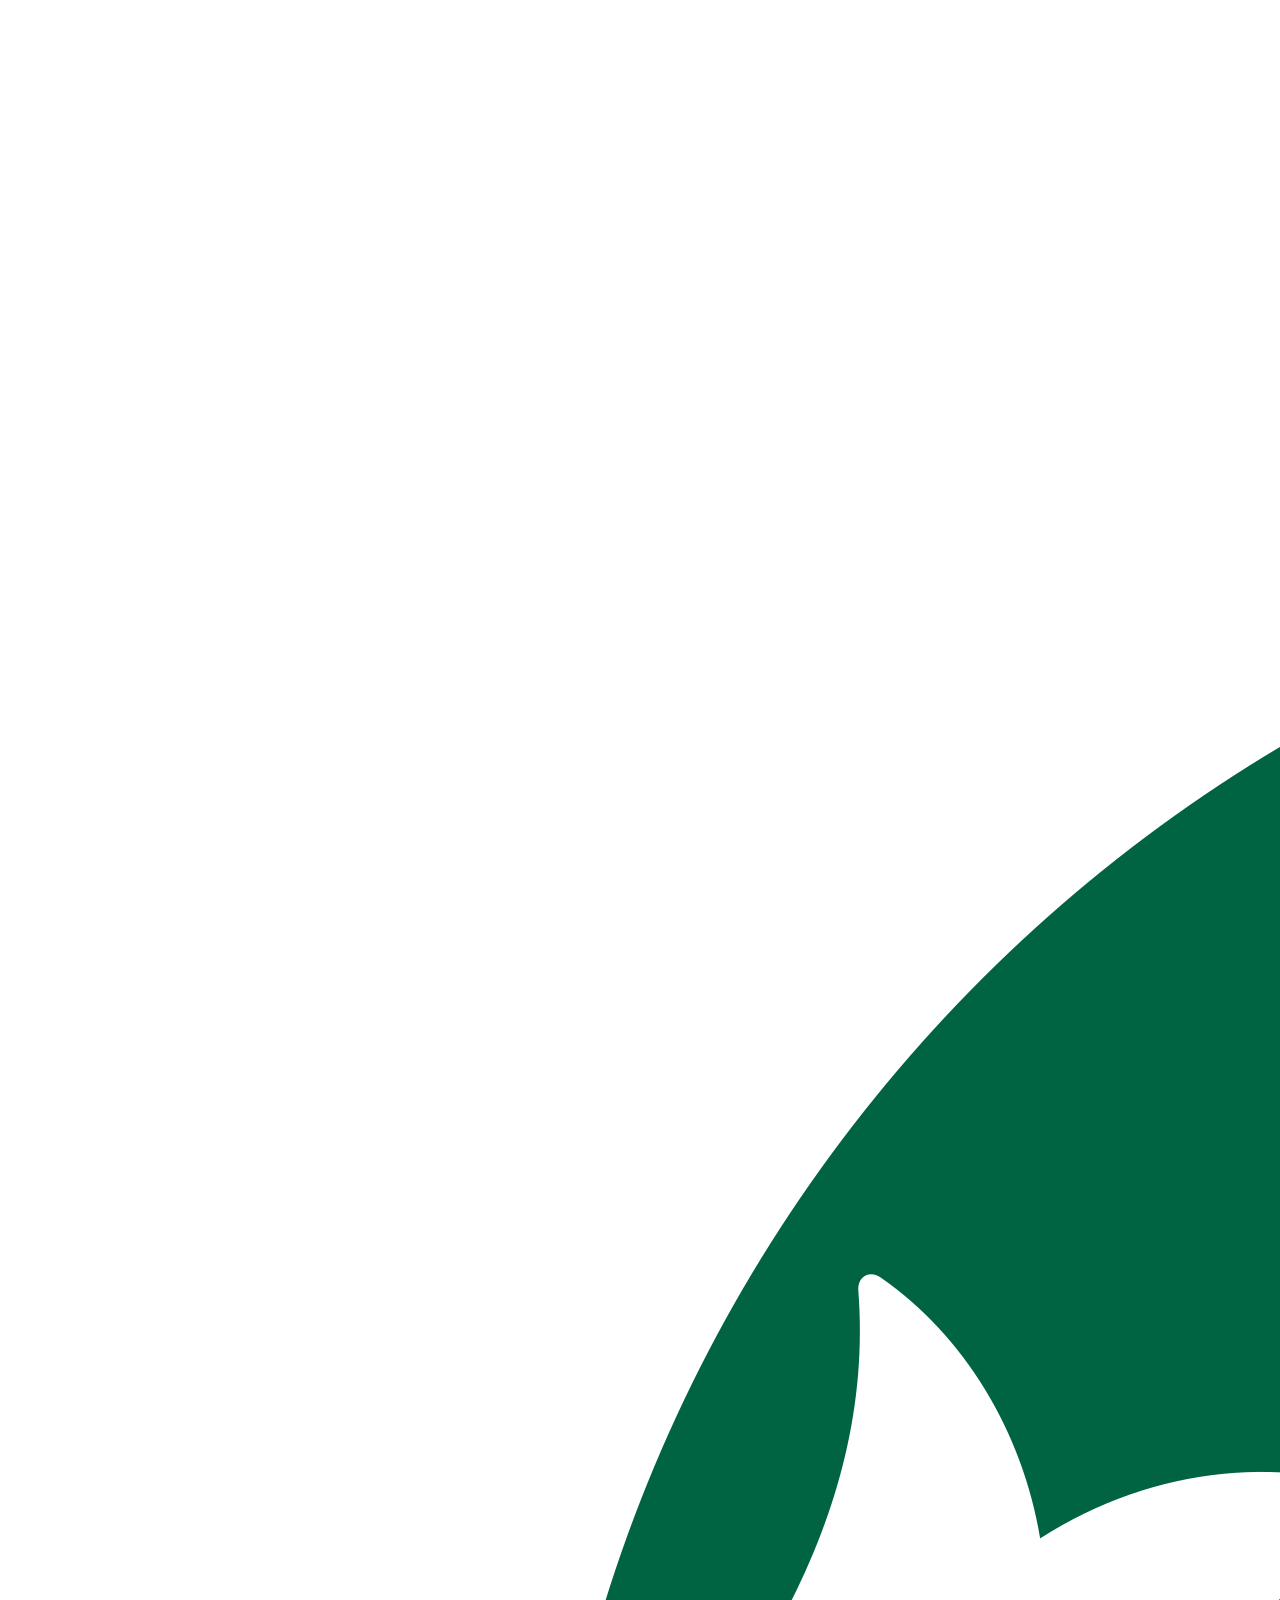
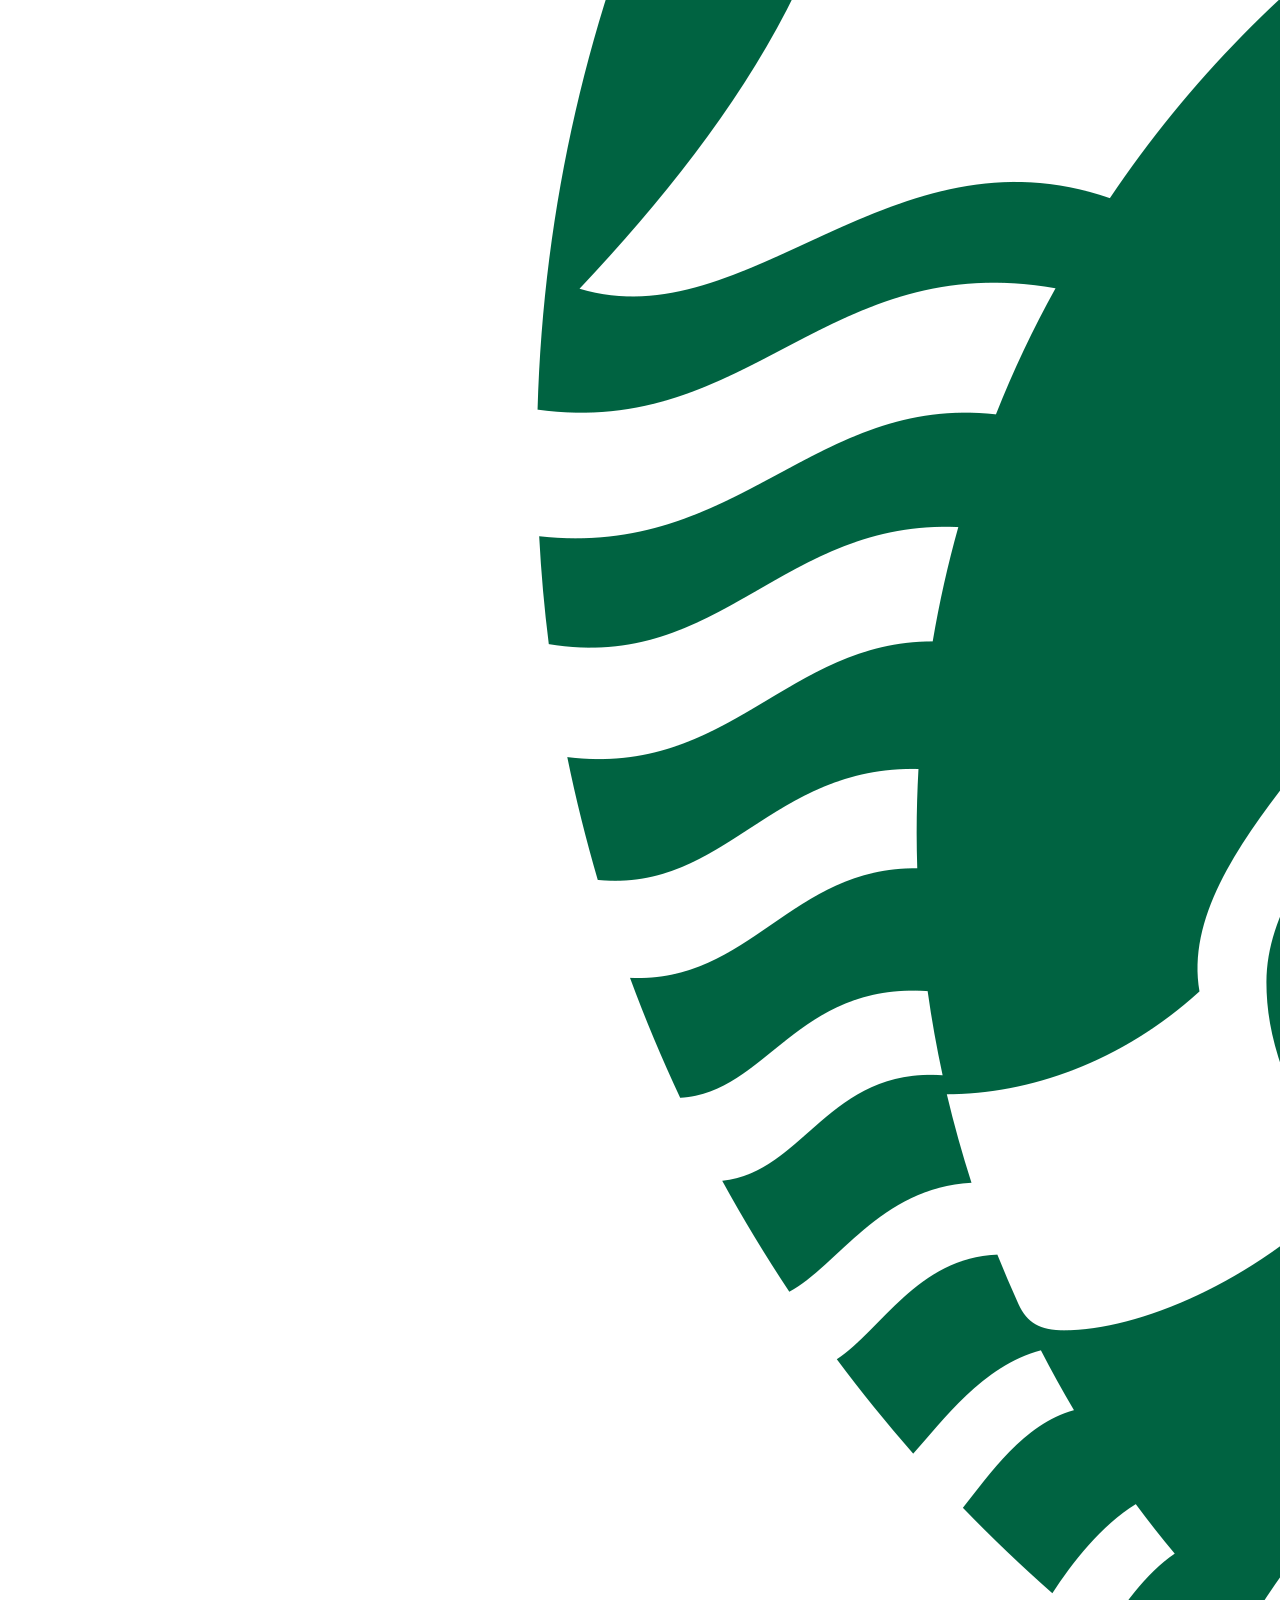
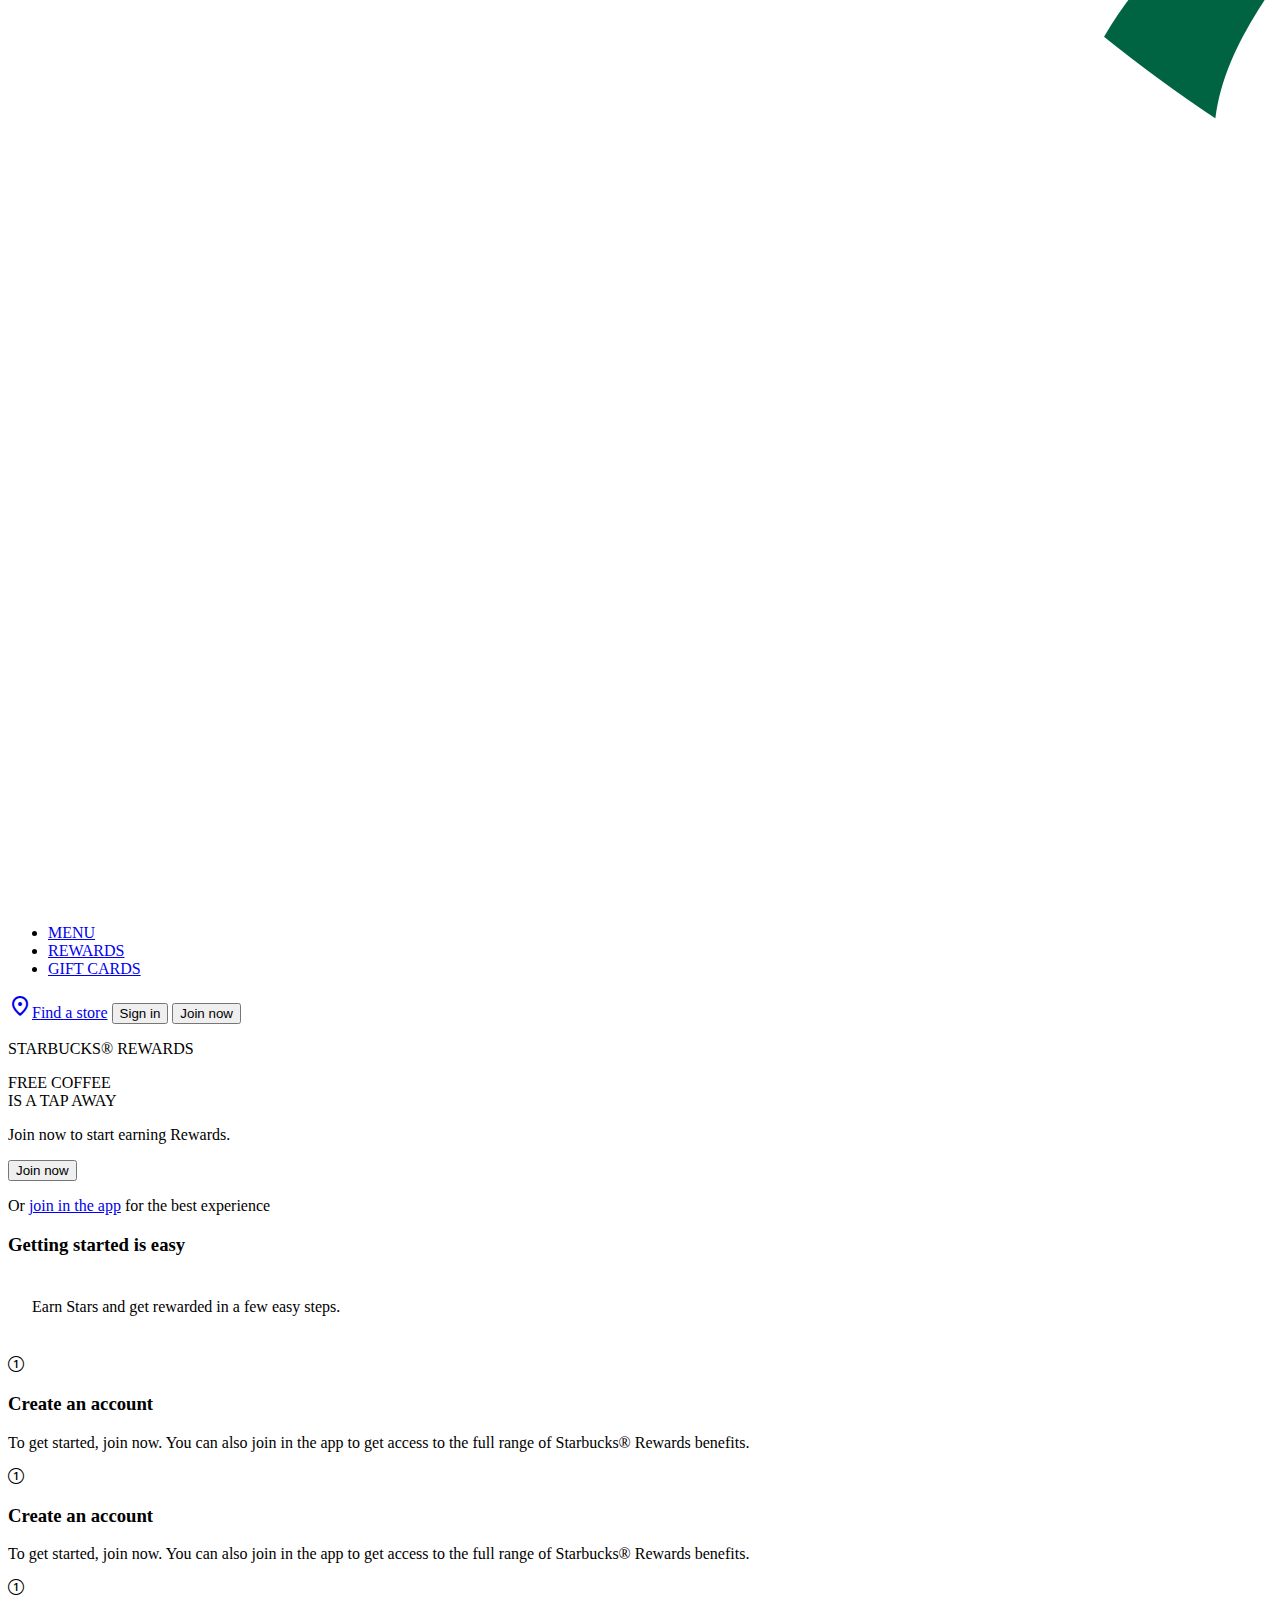
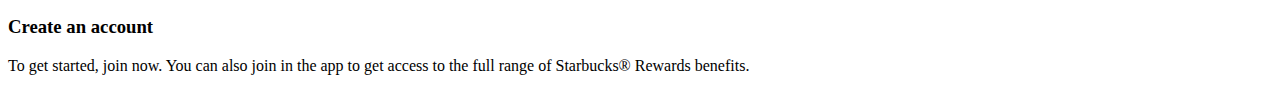
==== html/index.html @ b647fcb0 "Creamos hasta la tercera sección de la pagina" ====
<!DOCTYPE html>
<html lang="en">

<head>
    <meta charset="UTF-8">
    <meta http-equiv="X-UA-Compatible" content="IE=edge">
    <meta name="viewport" content="width=device-width, initial-scale=1.0">
    <title>Starbucks</title>
    <link href="https://cdn.jsdelivr.net/npm/bootstrap@5.3.0-alpha3/dist/css/bootstrap.min.css" rel="stylesheet"
        integrity="sha384-KK94CHFLLe+nY2dmCWGMq91rCGa5gtU4mk92HdvYe+M/SXH301p5ILy+dN9+nJOZ" crossorigin="anonymous">
    <link rel="stylesheet" href="../css/styles.css">
    <link rel="stylesheet" href="https://cdn.jsdelivr.net/npm/bootstrap-icons@1.10.4/font/bootstrap-icons.css">
    <link rel="stylesheet"
        href="https://fonts.googleapis.com/css2?family=Material+Symbols+Outlined:opsz,wght,FILL,GRAD@20..48,100..700,0..1,-50..200" />
</head>

<body>
    <nav class="nav">
        <div class="logo">
            <a href="#">
                <img src="../assets/logo.png" alt="logo principal">
            </a>

            <ul class="main-menu">
                <li><a href="#">MENU</a></li>
                <li><a href="#">REWARDS</a></li>
                <li><a href="#">GIFT CARDS</a></li>
            </ul>
        </div>
        <div class="join-now">
            <a href="#" class="enlace"><span class="material-symbols-outlined icon">location_on</span>Find a store</a>
            <button class="btn-second">Sign in</button>
            <button class="btn-main">Join now</button>
        </div>
    </nav>

    <section class="rewards">
        <p class="text">STARBUCKS® REWARDS</p>
    </section>

    <section class="sec-join">
        <div class="container">
            <p class="txt-coffee">FREE COFFEE <br> IS A TAP AWAY</p>
            <p class="txt-join">Join now to start earning Rewards.</p>
            <button class="btn-main-1">Join now</button>
            <p class="txt-app">Or <a href="#">join in the app</a> for the best experience</p>
        </div>
    </section>

    <section class="started">
        <div class="getting">
            <h3>Getting started is easy</h3>
            <p style="padding: 1.5rem;">Earn Stars and get rewarded in a few easy steps.</p>
        </div>
        <div class="segments-cards row">
            <div class="steps col-md">
                <i class="bi bi-1-circle i"></i>
                <h3>Create an account</h3>
                <p>To get started, join now. You can also join in the app to get access to the full range of Starbucks® Rewards benefits.</p>
            </div>
            <div class="step-separator"></div>
            <div class="steps col-md">
                <i class="bi bi-1-circle i"></i>
                <h3>Create an account</h3>
                <p>To get started, join now. You can also join in the app to get access to the full range of Starbucks® Rewards benefits.</p>
            </div>
            <div class="step-separator"></div>
            <div class="steps col-md">
                <i class="bi bi-1-circle i"></i>
                <h3>Create an account</h3>
                <p>To get started, join now. You can also join in the app to get access to the full range of Starbucks® Rewards benefits.</p>
            </div>
        </div>
    </section>

    
</body>
<script src="https://cdn.jsdelivr.net/npm/bootstrap@5.3.0-alpha3/dist/js/bootstrap.bundle.min.js"
    integrity="sha384-ENjdO4Dr2bkBIFxQpeoTz1HIcje39Wm4jDKdf19U8gI4ddQ3GYNS7NTKfAdVQSZe"
    crossorigin="anonymous"></script>

</html>
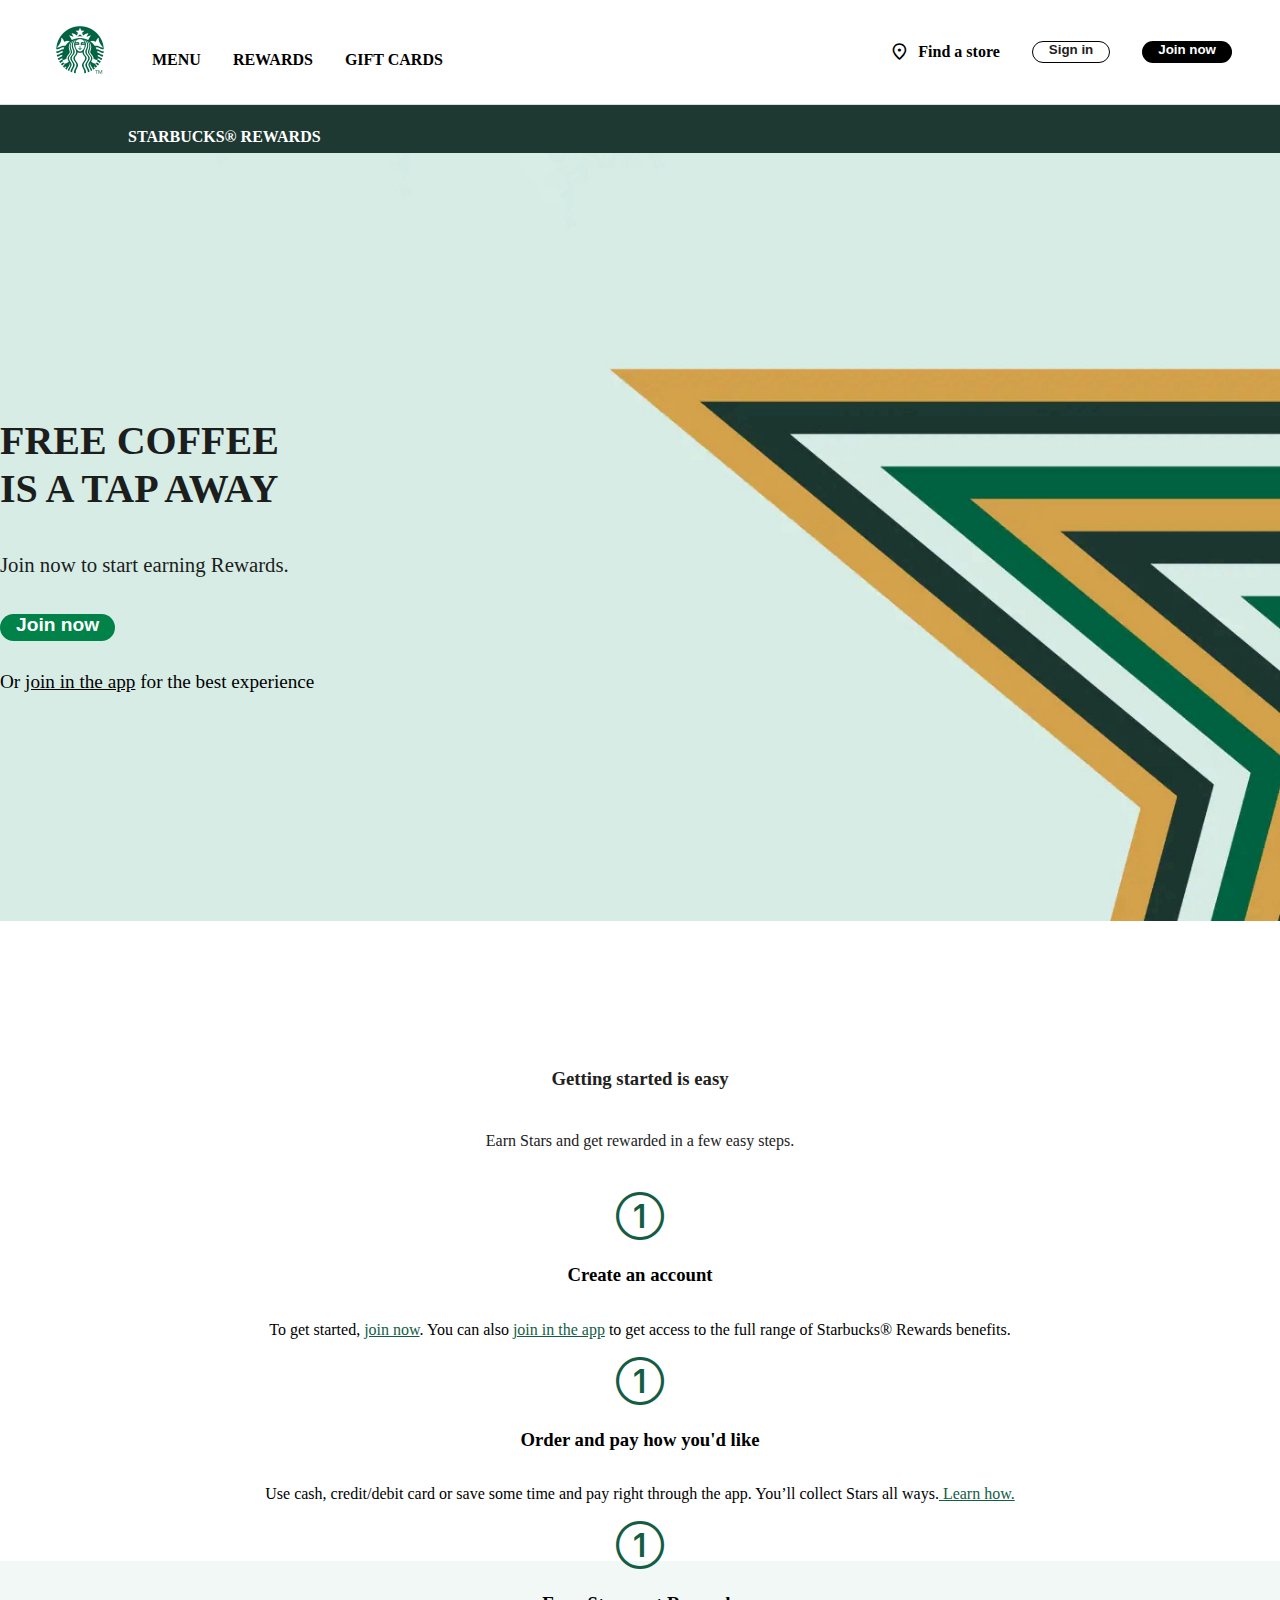
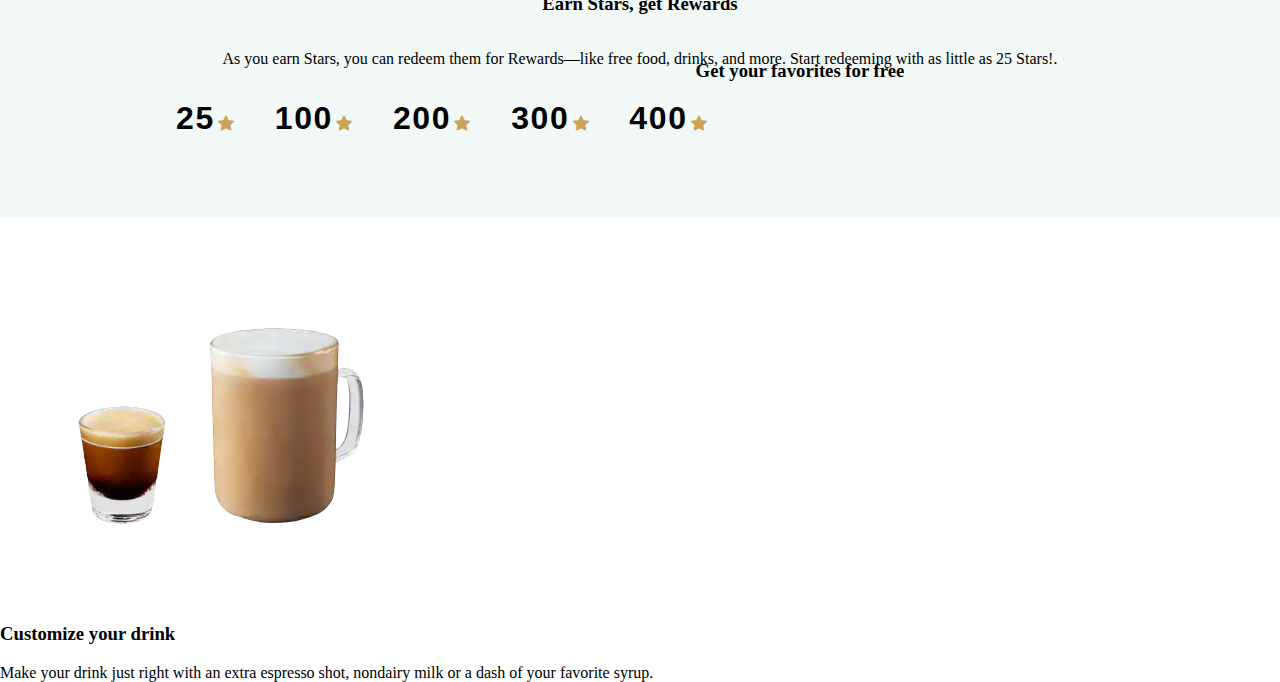
==== commit 087b5cac: "Empezamos la seccion de favoritos" ====
--- a/html/index.html
+++ b/html/index.html
@@ -56,20 +56,34 @@
             <div class="steps col-md">
                 <i class="bi bi-1-circle i"></i>
                 <h3>Create an account</h3>
-                <p>To get started, join now. You can also join in the app to get access to the full range of Starbucks® Rewards benefits.</p>
+                <p>To get started, <a href="#">join now</a>. You can also <a href="#">join in the app</a> to get access to the full range of Starbucks® Rewards benefits.</p>
             </div>
-            <div class="step-separator"></div>
             <div class="steps col-md">
                 <i class="bi bi-1-circle i"></i>
-                <h3>Create an account</h3>
-                <p>To get started, join now. You can also join in the app to get access to the full range of Starbucks® Rewards benefits.</p>
+                <h3>Order and pay how you'd like</h3>
+                <p>Use cash, credit/debit card or save some time and pay right through the app. You’ll collect Stars all ways.<a href="#"> Learn how.</a></p>
             </div>
-            <div class="step-separator"></div>
             <div class="steps col-md">
                 <i class="bi bi-1-circle i"></i>
-                <h3>Create an account</h3>
-                <p>To get started, join now. You can also join in the app to get access to the full range of Starbucks® Rewards benefits.</p>
+                <h3>Earn Stars, get Rewards</h3>
+                <p>As you earn Stars, you can redeem them for Rewards—like free food, drinks, and more. Start redeeming with as little as 25 Stars!.</p>
             </div>
+        </div>
+    </section>
+    <section class="favorites">
+        <div class="fav">
+            <h3>Get your favorites for free</h3>
+            
+            <button class="btn-menu"><span>25<i class="bi bi-star-fill star"></i></span></button>
+            <button class="btn-menu"><span>100<i class="bi bi-star-fill star"></i></span></button>
+            <button class="btn-menu"><span>200<i class="bi bi-star-fill star"></i></span></button>
+            <button class="btn-menu"><span>300<i class="bi bi-star-fill star"></i></span></button>
+            <button class="btn-menu"><span>400<i class="bi bi-star-fill star"></i></span></button>
+        </div>
+        <div class="product">
+            <img src="../assets/cafe1.png" alt="cafe1">
+            <h3>Customize your drink</h3>
+            <p>Make your drink just right with an extra espresso shot, nondairy milk or a dash of your favorite syrup.</p>
         </div>
     </section>
 
--- a/css/styles.css
+++ b/css/styles.css
@@ -0,0 +1,202 @@
+.btn-main {
+  padding: 0rem 1rem 0.3rem 1rem;
+  border-radius: 50rem;
+  font-weight: 600;
+  border: none;
+  background-color: #000;
+  color: #fff;
+}
+
+.btn-second {
+  padding: 0rem 1rem 0.3rem 1rem;
+  border-radius: 50rem;
+  font-weight: 600;
+  color: #212121;
+  border: 1px solid #000;
+  background-color: transparent;
+}
+
+.enlace {
+  text-decoration: none;
+  color: #000;
+  font-weight: 700;
+}
+.enlace .icon {
+  padding: 0 0.5rem 0 0;
+  background-color: transparent;
+  font-size: 1.3rem;
+}
+
+.main-menu {
+  margin-bottom: 0;
+  display: flex;
+  flex-direction: row;
+  align-items: center;
+}
+.main-menu li {
+  list-style: none;
+  display: inline;
+  font-size: 1rem;
+  margin-right: 2rem;
+}
+.main-menu a {
+  text-decoration: none;
+  color: #000;
+  font-weight: 700;
+}
+.main-menu a:hover {
+  color: #008248;
+}
+
+.steps {
+  display: flex;
+  flex-direction: column;
+  text-align: center;
+}
+.steps i {
+  padding: 0;
+  font-size: 3rem;
+  font-weight: 1;
+  color: #145D44;
+}
+.steps a {
+  color: #145D44;
+}
+
+.btn-menu {
+  background-color: transparent;
+  border: none;
+  letter-spacing: 0.1rem;
+  padding: 0 1rem;
+}
+.btn-menu span {
+  font-size: 2rem;
+  font-weight: 600;
+}
+.btn-menu span .star {
+  color: #CBA258;
+  font-size: 1rem;
+  padding: 0.2rem;
+}
+
+html {
+  min-width: 100vw;
+}
+
+body {
+  padding: 0;
+  margin: 0;
+}
+
+.nav {
+  display: flex;
+  width: 100%;
+  align-items: center;
+  justify-content: space-between;
+  height: 6.5rem;
+  border-bottom: solid 1px #ddd;
+}
+.nav .logo {
+  padding: 0 3rem;
+  display: flex;
+  justify-content: space-between;
+}
+.nav .logo a img {
+  max-width: 4rem;
+}
+.nav .join-now {
+  padding: 0 3rem;
+  display: flex;
+  gap: 2rem;
+}
+.nav .join-now .enlace {
+  display: flex;
+  align-items: center;
+}
+
+.rewards {
+  display: flex;
+  align-items: center;
+  background-color: #1e3932;
+  height: 3rem;
+}
+.rewards .text {
+  padding: 1rem 0 0 8rem;
+  color: #fff;
+  font-weight: 700;
+}
+
+.sec-join {
+  width: 100%;
+  padding: 4rem 4rem 4rem 0;
+  height: 40rem;
+  background-image: url(../assets/estrella.png);
+  background-size: cover;
+  background-repeat: none;
+}
+.sec-join .container {
+  padding: 10rem 10rem 10rem 0;
+  flex-direction: column;
+}
+.sec-join .container p {
+  color: #1B1E1D;
+}
+.sec-join .container .txt-coffee {
+  font-size: 2.5rem;
+  font-weight: 700;
+  line-height: 1.2;
+}
+.sec-join .container .txt-join {
+  font-size: 1.3rem;
+  padding: 0 0 1rem 0;
+}
+.sec-join .container .btn-main-1 {
+  background-color: #008248;
+  padding: 0rem 1rem 0.3rem 1rem;
+  border-radius: 50rem;
+  font-size: 1.2rem;
+  font-weight: 600;
+  border: none;
+  color: #fff;
+}
+.sec-join .container .txt-app {
+  padding: 0.7rem 0;
+  color: #000;
+  font-size: 1.2rem;
+}
+.sec-join .container .txt-app a {
+  color: #000;
+}
+
+.started {
+  height: 40rem;
+  max-width: 992px;
+  margin: auto;
+  width: 100%;
+}
+.started .getting {
+  color: #212121;
+  text-align: center;
+  padding: 8rem 0 0 0;
+}
+.started .segments-card {
+  width: 100%;
+  padding: 0 2rem 2rem 2rem;
+}
+
+.favorites {
+  height: 40rem;
+  margin: auto;
+}
+.favorites .fav {
+  padding: 5rem 10rem;
+  width: 100%;
+  background-color: #f1f8f6;
+}
+.favorites .fav h3 {
+  text-align: center;
+  color: #000;
+  font-weight: 600;
+}
+
+/*# sourceMappingURL=styles.css.map */
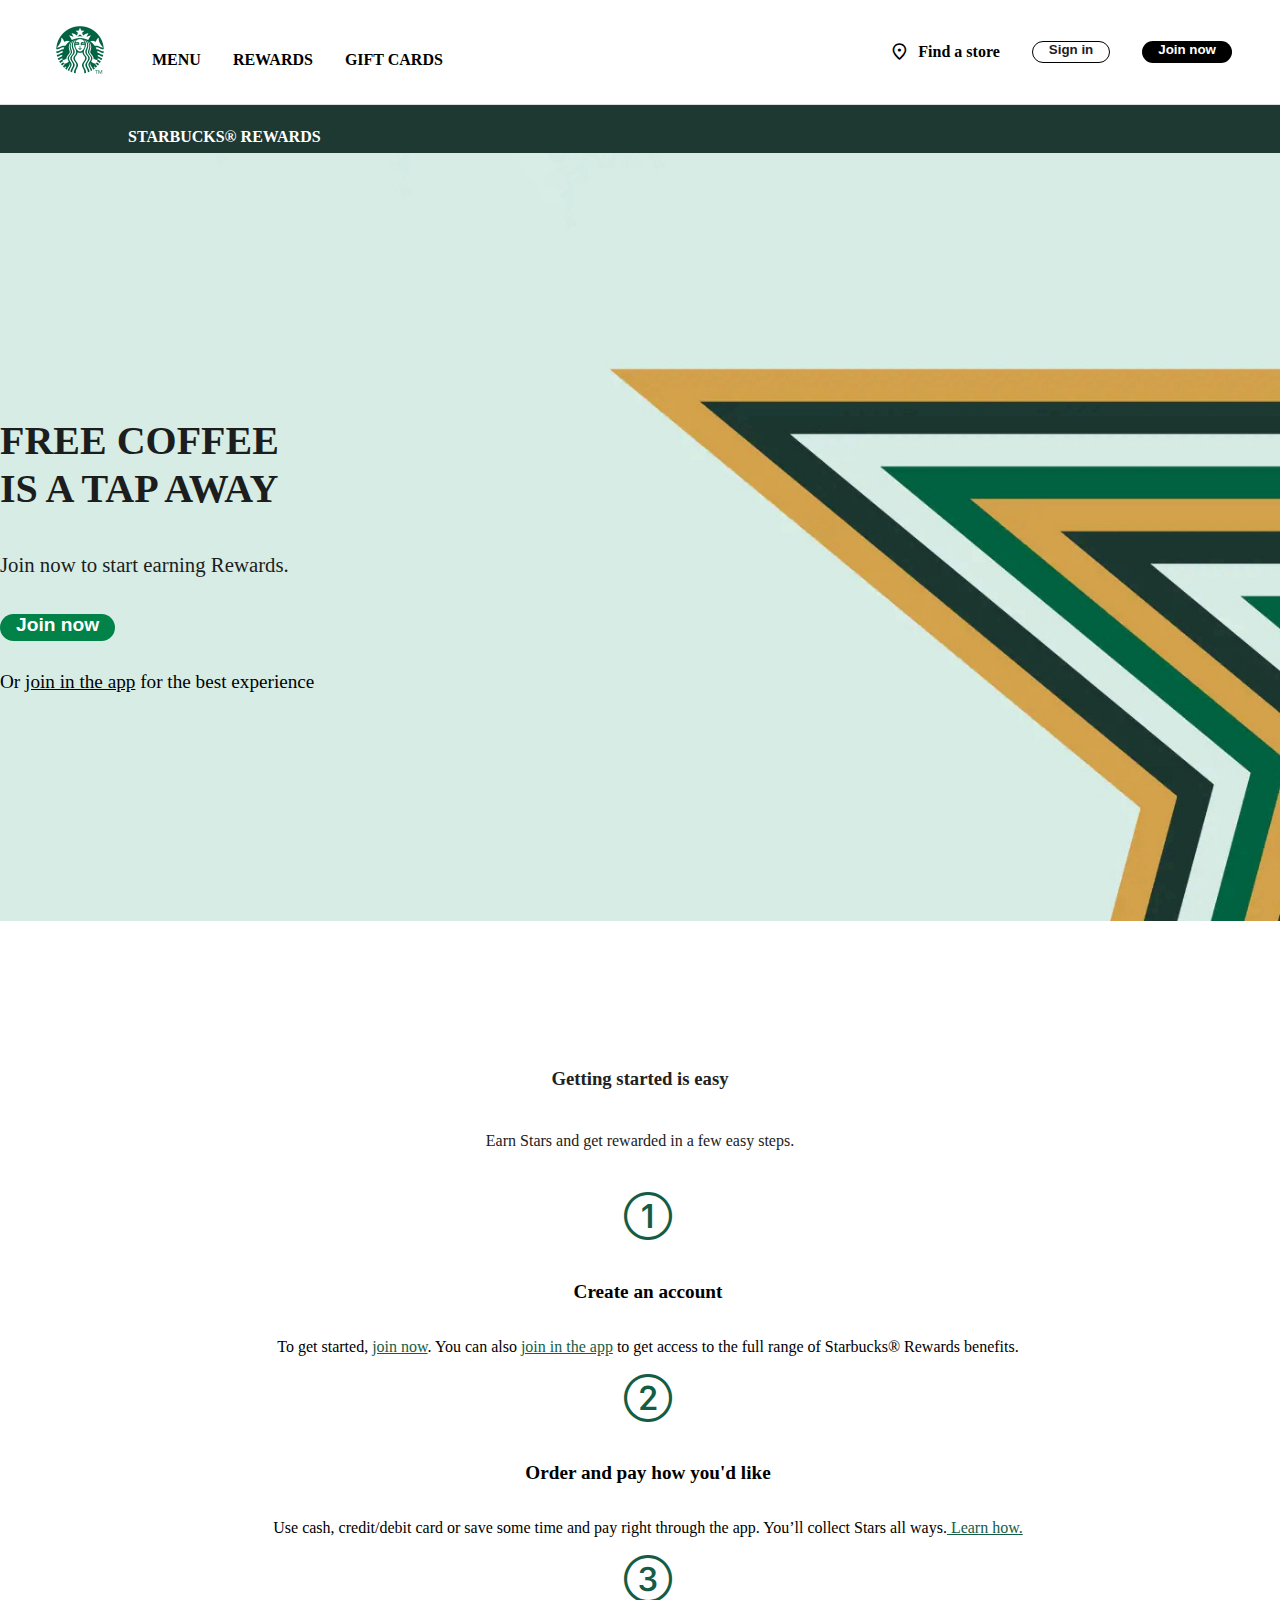
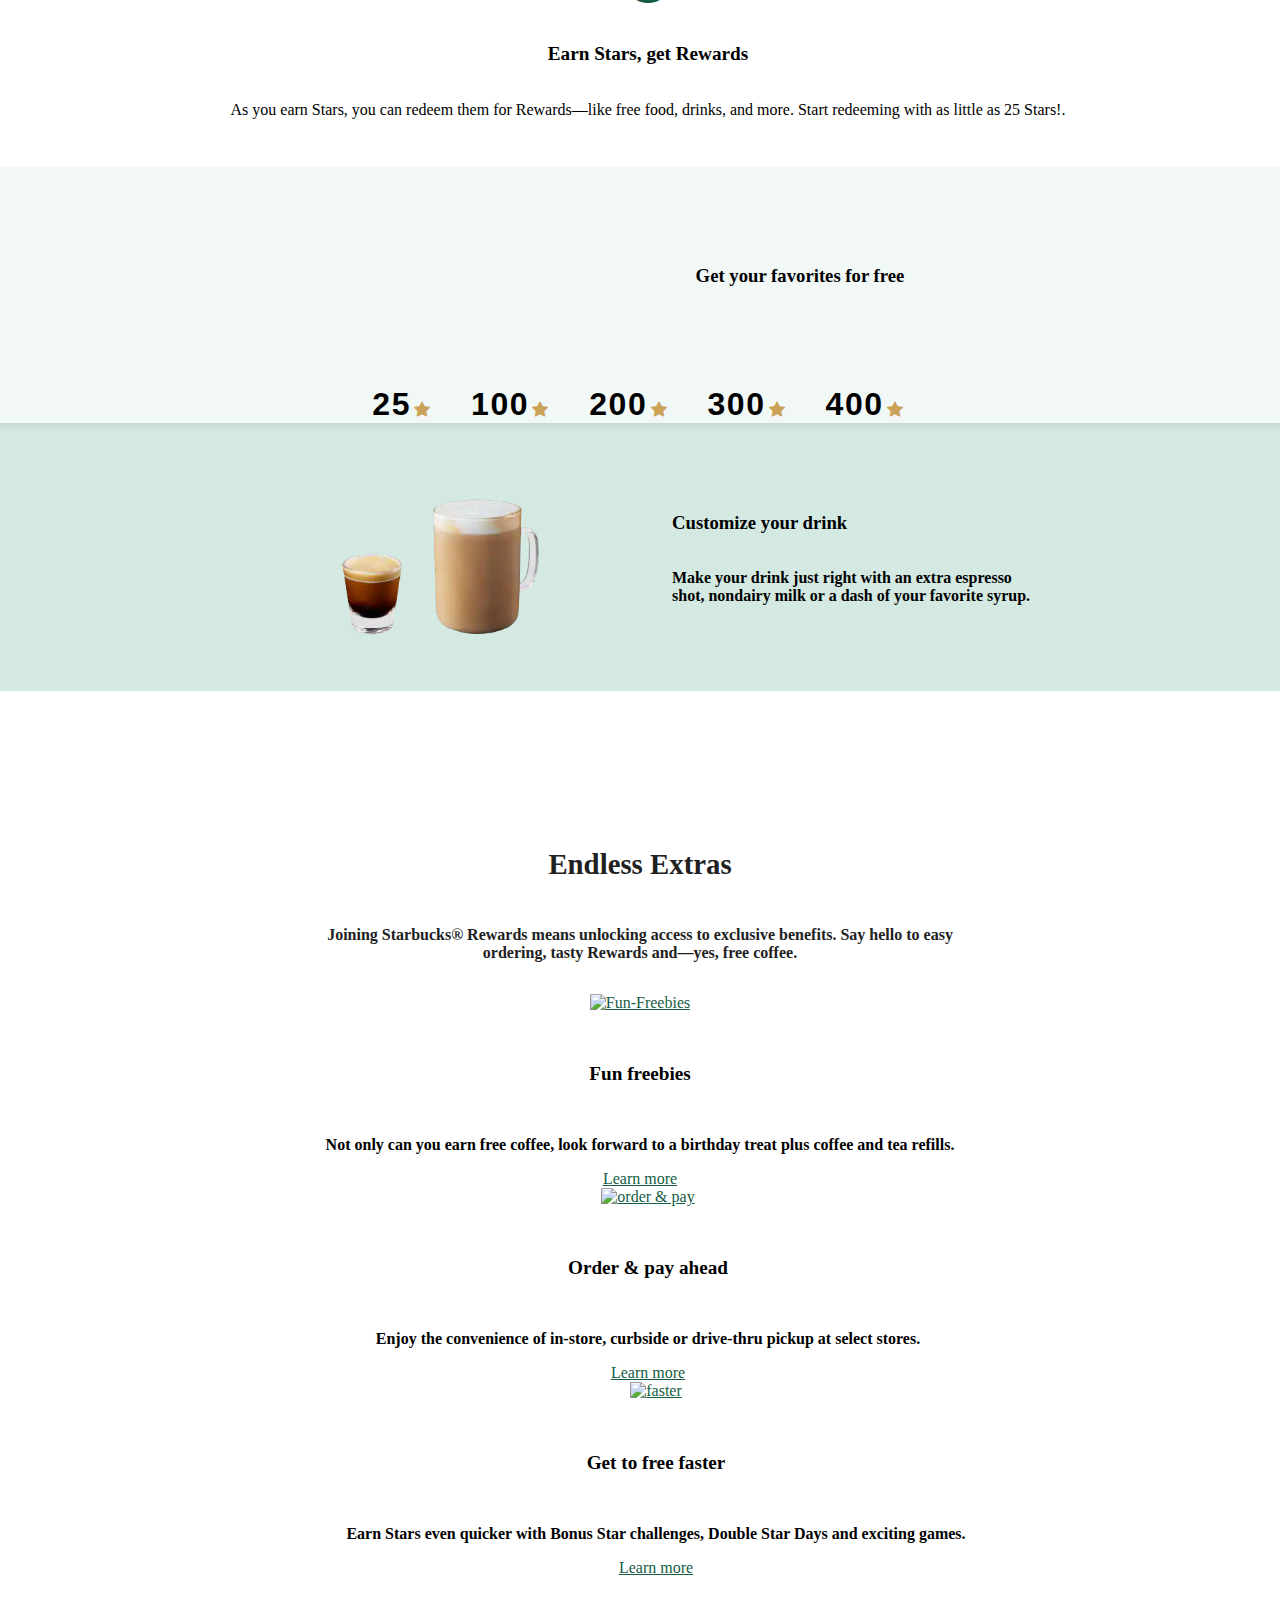
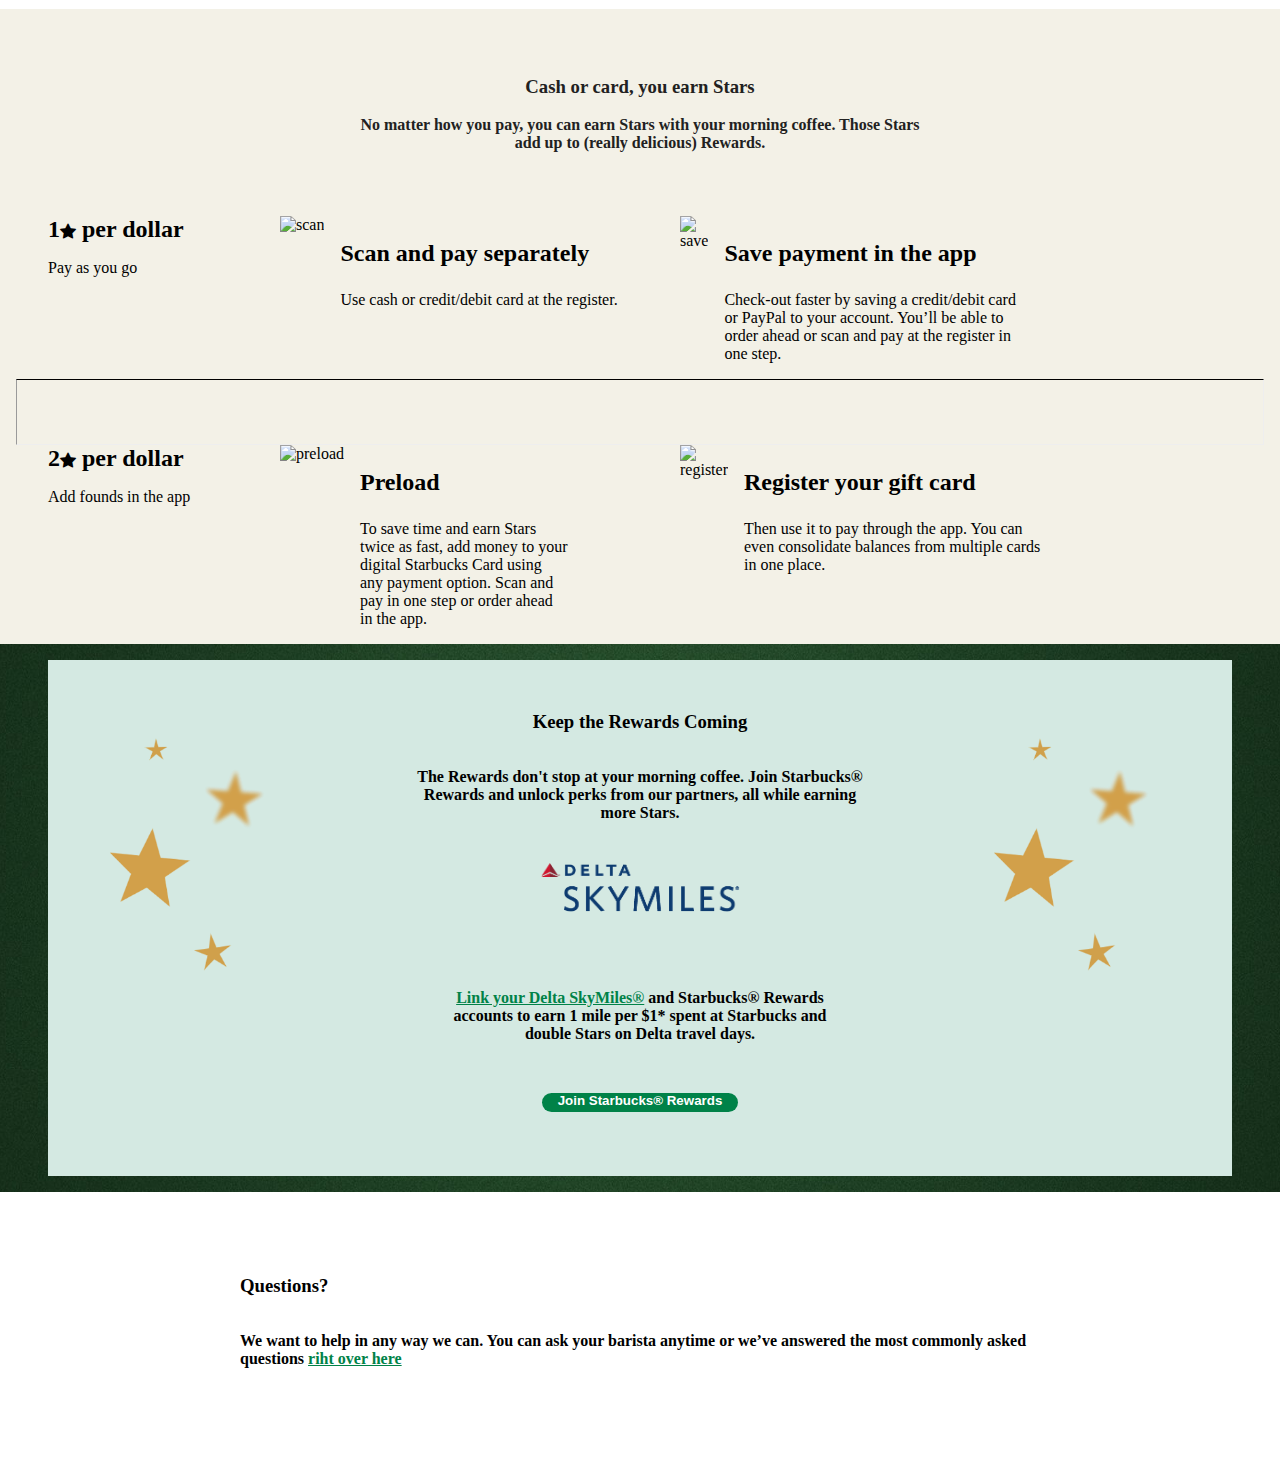
==== commit 2a6b9185: "Termino la seccion de rewards y questions" ====
--- a/html/index.html
+++ b/html/index.html
@@ -56,38 +56,173 @@
             <div class="steps col-md">
                 <i class="bi bi-1-circle i"></i>
                 <h3>Create an account</h3>
-                <p>To get started, <a href="#">join now</a>. You can also <a href="#">join in the app</a> to get access to the full range of Starbucks® Rewards benefits.</p>
+                <p>To get started, <a href="#">join now</a>. You can also <a href="#">join in the app</a> to get access
+                    to the full range of Starbucks® Rewards benefits.</p>
             </div>
             <div class="steps col-md">
-                <i class="bi bi-1-circle i"></i>
+                <i class="bi bi-2-circle i"></i>
                 <h3>Order and pay how you'd like</h3>
-                <p>Use cash, credit/debit card or save some time and pay right through the app. You’ll collect Stars all ways.<a href="#"> Learn how.</a></p>
+                <p>Use cash, credit/debit card or save some time and pay right through the app. You’ll collect Stars all
+                    ways.<a href="#"> Learn how.</a></p>
             </div>
             <div class="steps col-md">
-                <i class="bi bi-1-circle i"></i>
+                <i class="bi bi-3-circle i"></i>
                 <h3>Earn Stars, get Rewards</h3>
-                <p>As you earn Stars, you can redeem them for Rewards—like free food, drinks, and more. Start redeeming with as little as 25 Stars!.</p>
+                <p>As you earn Stars, you can redeem them for Rewards—like free food, drinks, and more. Start redeeming
+                    with as little as 25 Stars!.</p>
             </div>
         </div>
     </section>
     <section class="favorites">
         <div class="fav">
             <h3>Get your favorites for free</h3>
-            
-            <button class="btn-menu"><span>25<i class="bi bi-star-fill star"></i></span></button>
-            <button class="btn-menu"><span>100<i class="bi bi-star-fill star"></i></span></button>
-            <button class="btn-menu"><span>200<i class="bi bi-star-fill star"></i></span></button>
-            <button class="btn-menu"><span>300<i class="bi bi-star-fill star"></i></span></button>
-            <button class="btn-menu"><span>400<i class="bi bi-star-fill star"></i></span></button>
-        </div>
-        <div class="product">
-            <img src="../assets/cafe1.png" alt="cafe1">
-            <h3>Customize your drink</h3>
-            <p>Make your drink just right with an extra espresso shot, nondairy milk or a dash of your favorite syrup.</p>
-        </div>
-    </section>
-
-    
+        </div>
+        <div class="container-menu">
+            <div class="btn-coffee">
+                <button class="btn-menu"><span>25<i class="bi bi-star-fill star"></i></span></button>
+                <button class="btn-menu"><span>100<i class="bi bi-star-fill star"></i></span></button>
+                <button class="btn-menu"><span>200<i class="bi bi-star-fill star"></i></span></button>
+                <button class="btn-menu"><span>300<i class="bi bi-star-fill star"></i></span></button>
+                <button class="btn-menu"><span>400<i class="bi bi-star-fill star"></i></span></button>
+            </div>
+            <div class="product">
+                <div class="coffe">
+                    <img src="../assets/cafe1.png" alt="cafe1">
+                </div>
+                <div class="desc">
+                    <h3>Customize your drink</h3>
+                    <p>Make your drink just right with an extra espresso shot, nondairy milk or a dash of your
+                        favorite
+                        syrup.
+                    </p>
+                </div>
+            </div>
+        </div>
+    </section>
+    <section class="extras">
+        <div class="endless">
+            <h3>Endless Extras</h3>
+            <p style="padding: 1rem 20rem;">Joining Starbucks® Rewards means unlocking access to exclusive benefits. Say
+                hello to easy ordering, tasty Rewards and—yes, free coffee.</p>
+        </div>
+        <div class="extras-cards row">
+            <div class="desc-extra col-md" style="margin-right: 1rem;">
+                <a class="img-extra" href="#"><img src="../assets/freebies.png" alt="Fun-Freebies"></a>
+                <div class="card-content">
+                    <h3>Fun freebies</h3>
+                    <p>Not only can you earn free coffee, look forward to a birthday treat plus coffee and tea refills.
+                    </p>
+                    <a href="#">Learn more</a>
+                </div>
+
+            </div>
+            <div class="desc-extra col-md">
+                <a class="img-extra" href="#"><img src="../assets/order.png" alt="order & pay"></a>
+                <div class="card-content">
+                    <h3>Order & pay ahead</h3>
+                    <p>Enjoy the convenience of in-store, curbside or drive-thru pickup at select stores.</p>
+                    <a href="#">Learn more</a>
+                </div>
+
+            </div>
+            <div class="desc-extra col-md" style="margin-left: 1rem;">
+                <a class="img-extra" href="#"><img src="../assets/faster.png" alt="faster"></a>
+                <div class="card-content">
+                    <h3>Get to free faster</h3>
+                    <p>Earn Stars even quicker with Bonus Star challenges, Double Star Days and exciting games.</p>
+                    <a href="#">Learn more</a>
+                </div>
+
+            </div>
+        </div>
+    </section>
+    <section class="cash">
+        <div class="intro-cash">
+            <h3>Cash or card, you earn Stars</h3>
+            <p>No matter how you pay, you can earn Stars with your morning coffee. Those Stars add up to (really
+                delicious) Rewards.</p>
+        </div>
+        <div class="dolar-1">
+            <div class="cash-1">
+                <span class="p-star">1<i class="bi bi-star-fill star"></i> per dollar</span>
+                <p class="p-detail">Pay as you go</p>
+            </div>
+            <div class="cash-1-scan">
+                <img src="../assets/scan.png" alt="scan">
+                <div class="scan-detail">
+                    <h3>Scan and pay separately</h3>
+                    <p>Use cash or credit/debit card at the register.</p>
+                </div>
+            </div>
+            <div class="cash-1-save">
+                <img src="../assets/save.png" alt="save">
+                <div class="save-detail">
+                    <h3>Save payment in the app</h3>
+                    <p>Check-out faster by saving a credit/debit card or PayPal to your account. You’ll be able to order
+                        ahead or scan and pay at the register in one step. </p>
+                </div>
+            </div>
+        </div>
+        <hr class="separator">
+        <div class="dolar-2">
+            <div class="cash-2">
+                <p class="p-star">2<i class="bi bi-star-fill star"></i> per dollar</p>
+                <p class="p-detail">Add founds in the app</p>
+            </div>
+            <div class="cash-2-scan">
+                <img src="../assets/preload.png" alt="preload">
+                <div class="preload-detail">
+                    <h3>Preload</h3>
+                    <p>To save time and earn Stars twice as fast, add money to your digital Starbucks Card using any
+                        payment
+                        option. Scan and pay in one step or order ahead in the app. </p>
+                </div>
+            </div>
+            <div class="cash-2-save">
+                <img src="/assets/register.png" alt="register">
+                <div class="register-detail">
+                    <h3>Register your gift card</h3>
+                    <p>Then use it to pay through the app. You can even consolidate balances from multiple cards in one
+                        place. </p>
+                </div>
+            </div>
+        </div>
+    </section>
+    <section class="keep-rewards">
+        <div class="keep">
+            <div class="star">
+                <img src="/assets/star.png" alt="star">
+            </div>
+            <div class="keep-desc">
+                <h3>Keep the Rewards Coming</h3>
+                <p>The Rewards don't stop at your morning coffee. Join Starbucks® Rewards and unlock perks from our
+                    partners, all while earning more Stars.</p>
+                <div class="keep-img">
+                    <img src="/assets/delta-skymiles.png" alt="delta-skymiles">
+                </div>
+                <div class="keep-desc">
+                    <p><a href="#">Link your Delta SkyMiles®</a> and Starbucks® Rewards accounts to earn 1 mile per $1*
+                        spent at
+                        Starbucks
+                        and double Stars on Delta travel days.</p>
+                </div>
+                <div class="keep-button">
+                    <button class="btn-main">Join Starbucks® Rewards</button>
+                </div>
+            </div>
+            <div class="star">
+                <img src="/assets/star.png" alt="star">
+            </div>
+        </div>
+    </section>
+    <section class="questions">
+        <div class="questions-desc">
+            <h3>Questions?</h3>
+            <p>We want to help in any way we can. You can ask your barista anytime or we’ve answered the most commonly
+                asked questions <a href="#">riht over here</a></p>
+        </div>
+    </section>
+
 </body>
 <script src="https://cdn.jsdelivr.net/npm/bootstrap@5.3.0-alpha3/dist/js/bootstrap.bundle.min.js"
     integrity="sha384-ENjdO4Dr2bkBIFxQpeoTz1HIcje39Wm4jDKdf19U8gI4ddQ3GYNS7NTKfAdVQSZe"
--- a/css/styles.css
+++ b/css/styles.css
@@ -46,21 +46,6 @@
 }
 .main-menu a:hover {
   color: #008248;
-}
-
-.steps {
-  display: flex;
-  flex-direction: column;
-  text-align: center;
-}
-.steps i {
-  padding: 0;
-  font-size: 3rem;
-  font-weight: 1;
-  color: #145D44;
-}
-.steps a {
-  color: #145D44;
 }
 
 .btn-menu {
@@ -68,6 +53,7 @@
   border: none;
   letter-spacing: 0.1rem;
   padding: 0 1rem;
+  margin-bottom: 1px solid #000;
 }
 .btn-menu span {
   font-size: 2rem;
@@ -79,8 +65,94 @@
   padding: 0.2rem;
 }
 
+.steps, .extras-cards .desc-extra {
+  display: flex;
+  flex-direction: column;
+  text-align: center;
+  padding: 0 3rem;
+}
+.steps i, .extras-cards .desc-extra i {
+  padding: 0 0 1rem 0;
+  font-size: 3rem;
+  font-weight: 1;
+  color: #145D44;
+}
+.steps h3, .extras-cards .desc-extra h3 {
+  font-size: 1.2rem;
+  color: #000;
+}
+.steps p, .extras-cards .desc-extra p {
+  font-size: 1rem;
+  font-weight: 500;
+}
+.steps a, .extras-cards .desc-extra a {
+  color: #145D44;
+}
+
+.extras-cards .desc-extra .img-extra img {
+  width: 7rem;
+}
+.extras-cards .desc-extra h3 {
+  padding: 2rem 0 1rem 0;
+}
+.extras-cards .desc-extra p {
+  font-weight: 600;
+  font-size: 1rem;
+}
+.extras-cards .card-content {
+  display: flex;
+  flex-direction: column;
+}
+
+.cash .dolar-1, .cash .dolar-2 {
+  display: flex;
+  padding: 0 3rem;
+  flex-direction: row;
+}
+.cash .dolar-1 .cash-1, .cash .dolar-2 .cash-1, .cash .dolar-2 .cash-2 {
+  display: flex;
+  flex-direction: column;
+}
+.cash .dolar-1 .cash-1 .p-star, .cash .dolar-2 .cash-1 .p-star, .cash .dolar-2 .cash-2 .p-star {
+  margin: 0;
+  min-width: 200px;
+  font-size: 1.5rem;
+  font-weight: 700;
+}
+.cash .dolar-1 .cash-1 .p-star .star, .cash .dolar-2 .cash-1 .p-star .star, .cash .dolar-2 .cash-2 .p-star .star {
+  font-size: 1rem;
+}
+.cash .dolar-1 .cash-1-scan, .cash .dolar-1 .cash-2-save, .cash .dolar-1 .cash-2-scan, .cash .dolar-2 .cash-1-scan, .cash .dolar-2 .cash-2-save, .cash .dolar-2 .cash-2-scan, .cash .dolar-1 .cash-1-save, .cash .dolar-2 .cash-1-save {
+  display: flex;
+  min-width: 400px;
+}
+.cash .dolar-1 .cash-1-scan img, .cash .dolar-1 .cash-2-save img, .cash .dolar-1 .cash-2-scan img, .cash .dolar-2 .cash-1-scan img, .cash .dolar-2 .cash-2-save img, .cash .dolar-2 .cash-2-scan img, .cash .dolar-1 .cash-1-save img, .cash .dolar-2 .cash-1-save img {
+  height: 10rem;
+  margin-left: 2rem;
+  margin-right: 1rem;
+}
+.cash .dolar-1 .cash-1-scan .scan-detail h3, .cash .cash-2-save .dolar-1 .cash-1-scan .register-detail h3, .cash .dolar-1 .cash-2-save .scan-detail h3, .cash .dolar-1 .cash-2-save .register-detail h3, .cash .cash-2-scan .dolar-1 .cash-1-scan .preload-detail h3, .cash .cash-2-scan .dolar-1 .cash-2-save .preload-detail h3, .cash .dolar-1 .cash-2-scan .scan-detail h3, .cash .cash-2-save .dolar-1 .cash-2-scan .register-detail h3, .cash .dolar-1 .cash-2-scan .preload-detail h3, .cash .dolar-2 .cash-1-scan .scan-detail h3, .cash .cash-2-save .dolar-2 .cash-1-scan .register-detail h3, .cash .dolar-2 .cash-2-save .scan-detail h3, .cash .dolar-2 .cash-2-save .register-detail h3, .cash .cash-2-scan .dolar-2 .cash-1-scan .preload-detail h3, .cash .cash-2-scan .dolar-2 .cash-2-save .preload-detail h3, .cash .dolar-2 .cash-2-scan .scan-detail h3, .cash .cash-2-save .dolar-2 .cash-2-scan .register-detail h3, .cash .dolar-2 .cash-2-scan .preload-detail h3, .cash .dolar-1 .cash-1-save .scan-detail h3, .cash .cash-2-save .dolar-1 .cash-1-save .register-detail h3, .cash .cash-2-scan .dolar-1 .cash-1-save .preload-detail h3, .cash .dolar-2 .cash-1-save .scan-detail h3, .cash .cash-2-save .dolar-2 .cash-1-save .register-detail h3, .cash .cash-2-scan .dolar-2 .cash-1-save .preload-detail h3, .cash .dolar-1 .cash-1-save .save-detail h3, .cash .dolar-2 .cash-1-save .save-detail h3 {
+  font-size: 1.5rem;
+}
+.cash .dolar-1 .cash-1-scan .scan-detail p, .cash .cash-2-save .dolar-1 .cash-1-scan .register-detail p, .cash .dolar-1 .cash-2-save .scan-detail p, .cash .dolar-1 .cash-2-save .register-detail p, .cash .cash-2-scan .dolar-1 .cash-1-scan .preload-detail p, .cash .cash-2-scan .dolar-1 .cash-2-save .preload-detail p, .cash .dolar-1 .cash-2-scan .scan-detail p, .cash .cash-2-save .dolar-1 .cash-2-scan .register-detail p, .cash .dolar-1 .cash-2-scan .preload-detail p, .cash .dolar-2 .cash-1-scan .scan-detail p, .cash .cash-2-save .dolar-2 .cash-1-scan .register-detail p, .cash .dolar-2 .cash-2-save .scan-detail p, .cash .dolar-2 .cash-2-save .register-detail p, .cash .cash-2-scan .dolar-2 .cash-1-scan .preload-detail p, .cash .cash-2-scan .dolar-2 .cash-2-save .preload-detail p, .cash .dolar-2 .cash-2-scan .scan-detail p, .cash .cash-2-save .dolar-2 .cash-2-scan .register-detail p, .cash .dolar-2 .cash-2-scan .preload-detail p, .cash .dolar-1 .cash-1-save .scan-detail p, .cash .cash-2-save .dolar-1 .cash-1-save .register-detail p, .cash .cash-2-scan .dolar-1 .cash-1-save .preload-detail p, .cash .dolar-2 .cash-1-save .scan-detail p, .cash .cash-2-save .dolar-2 .cash-1-save .register-detail p, .cash .cash-2-scan .dolar-2 .cash-1-save .preload-detail p, .cash .dolar-1 .cash-1-save .save-detail p, .cash .dolar-2 .cash-1-save .save-detail p {
+  font-size: 1rem;
+}
+.cash .dolar-1 .cash-1-save .save-detail, .cash .dolar-2 .cash-1-save .save-detail {
+  margin-right: 200px;
+}
+.cash .separator {
+  flex: 1;
+  border-top: 5px solid #ddd;
+  margin: 0 1rem;
+}
+.cash .cash-2-scan .preload-detail {
+  width: 13rem;
+}
+.cash .cash-2-save {
+  width: 13rem;
+}
 html {
-  min-width: 100vw;
+  min-width: 98vw;
 }
 
 body {
@@ -119,6 +191,9 @@
   align-items: center;
   background-color: #1e3932;
   height: 3rem;
+  position: sticky;
+  top: 0;
+  z-index: 3;
 }
 .rewards .text {
   padding: 1rem 0 0 8rem;
@@ -168,35 +243,137 @@
   color: #000;
 }
 
-.started {
-  height: 40rem;
-  max-width: 992px;
-  margin: auto;
-  width: 100%;
-}
-.started .getting {
+.started .getting, .questions .getting, .keep-rewards .getting, .cash .getting, .cash .intro-cash, .extras .getting, .extras .endless {
   color: #212121;
   text-align: center;
   padding: 8rem 0 0 0;
 }
-.started .segments-card {
-  width: 100%;
-  padding: 0 2rem 2rem 2rem;
+.started .segments-cards, .questions .segments-cards, .keep-rewards .segments-cards, .cash .segments-cards, .extras .segments-cards, .extras .extras-cards {
+  padding: 0 1rem 2rem 2rem;
 }
 
 .favorites {
-  height: 40rem;
+  background-color: #f1f8f6;
   margin: auto;
 }
 .favorites .fav {
   padding: 5rem 10rem;
   width: 100%;
-  background-color: #f1f8f6;
 }
 .favorites .fav h3 {
   text-align: center;
   color: #000;
   font-weight: 600;
 }
+.favorites .container-menu {
+  display: flex;
+  flex-direction: column;
+}
+.favorites .container-menu .btn-coffee {
+  text-align: center;
+  width: 100%;
+}
+.favorites .container-menu .product {
+  display: flex;
+  padding: 0 10rem;
+  background-color: #d4e9e2;
+  box-shadow: inset 0 7px 9px -7px rgba(0, 0, 0, 0.14);
+  flex-direction: row;
+}
+.favorites .container-menu .product .coffe {
+  padding: 0 4rem 0 8rem;
+  justify-content: center;
+}
+.favorites .container-menu .product .coffe img {
+  width: 20rem;
+}
+.favorites .container-menu .product .desc {
+  display: flex;
+  flex-direction: column;
+  justify-content: center;
+  max-width: 375px;
+}
+.favorites .container-menu .product .desc h3 {
+  font-weight: 600;
+}
+.favorites .container-menu .product .desc p {
+  font-weight: 600;
+}
+
+.extras .endless h3 {
+  font-size: 1.8rem;
+  font-weight: 600;
+}
+.extras .endless p {
+  text-align: center;
+  font-weight: 600;
+}
+.cash {
+  background-color: #f3f1e7;
+}
+.cash .intro-cash {
+  padding: 3rem 0;
+}
+.cash .intro-cash h3 {
+  font-weight: 700;
+}
+.cash .intro-cash p {
+  padding: 0 22rem;
+  font-weight: 600;
+}
+.cash .separator {
+  flex: 1;
+  border-top: 1px solid #000;
+  margin: 0 1rem;
+  padding: 2rem;
+}
+
+.keep-rewards {
+  padding: 1rem 3rem;
+  background-image: url(/assets/starbucks-bckgr.jpg);
+  background-position: center;
+}
+.keep-rewards .keep {
+  background-color: #d4e9e2;
+  display: flex;
+}
+.keep-rewards .keep .star img {
+  width: 300px;
+}
+.keep-rewards .keep .keep-desc {
+  padding: 2rem;
+  display: flex;
+  flex-direction: column;
+  text-align: center;
+}
+.keep-rewards .keep .keep-desc p {
+  padding: 0 2rem;
+  font-weight: 600;
+}
+.keep-rewards .keep .keep-desc p a {
+  color: #008248;
+}
+.keep-rewards .keep .keep-desc img {
+  width: 200px;
+  padding: 1rem;
+}
+.keep-rewards .keep .keep-button {
+  padding: 0 0 2rem 0;
+}
+.keep-rewards .keep .keep-button .btn-main {
+  background-color: #008248;
+}
+
+.questions .questions-desc {
+  padding: 4rem 15rem;
+}
+.questions .questions-desc p {
+  padding: 1rem 0;
+  font-size: 1rem;
+  font-weight: 600;
+}
+.questions .questions-desc p a {
+  color: #008248;
+}
 
 /*# sourceMappingURL=styles.css.map */
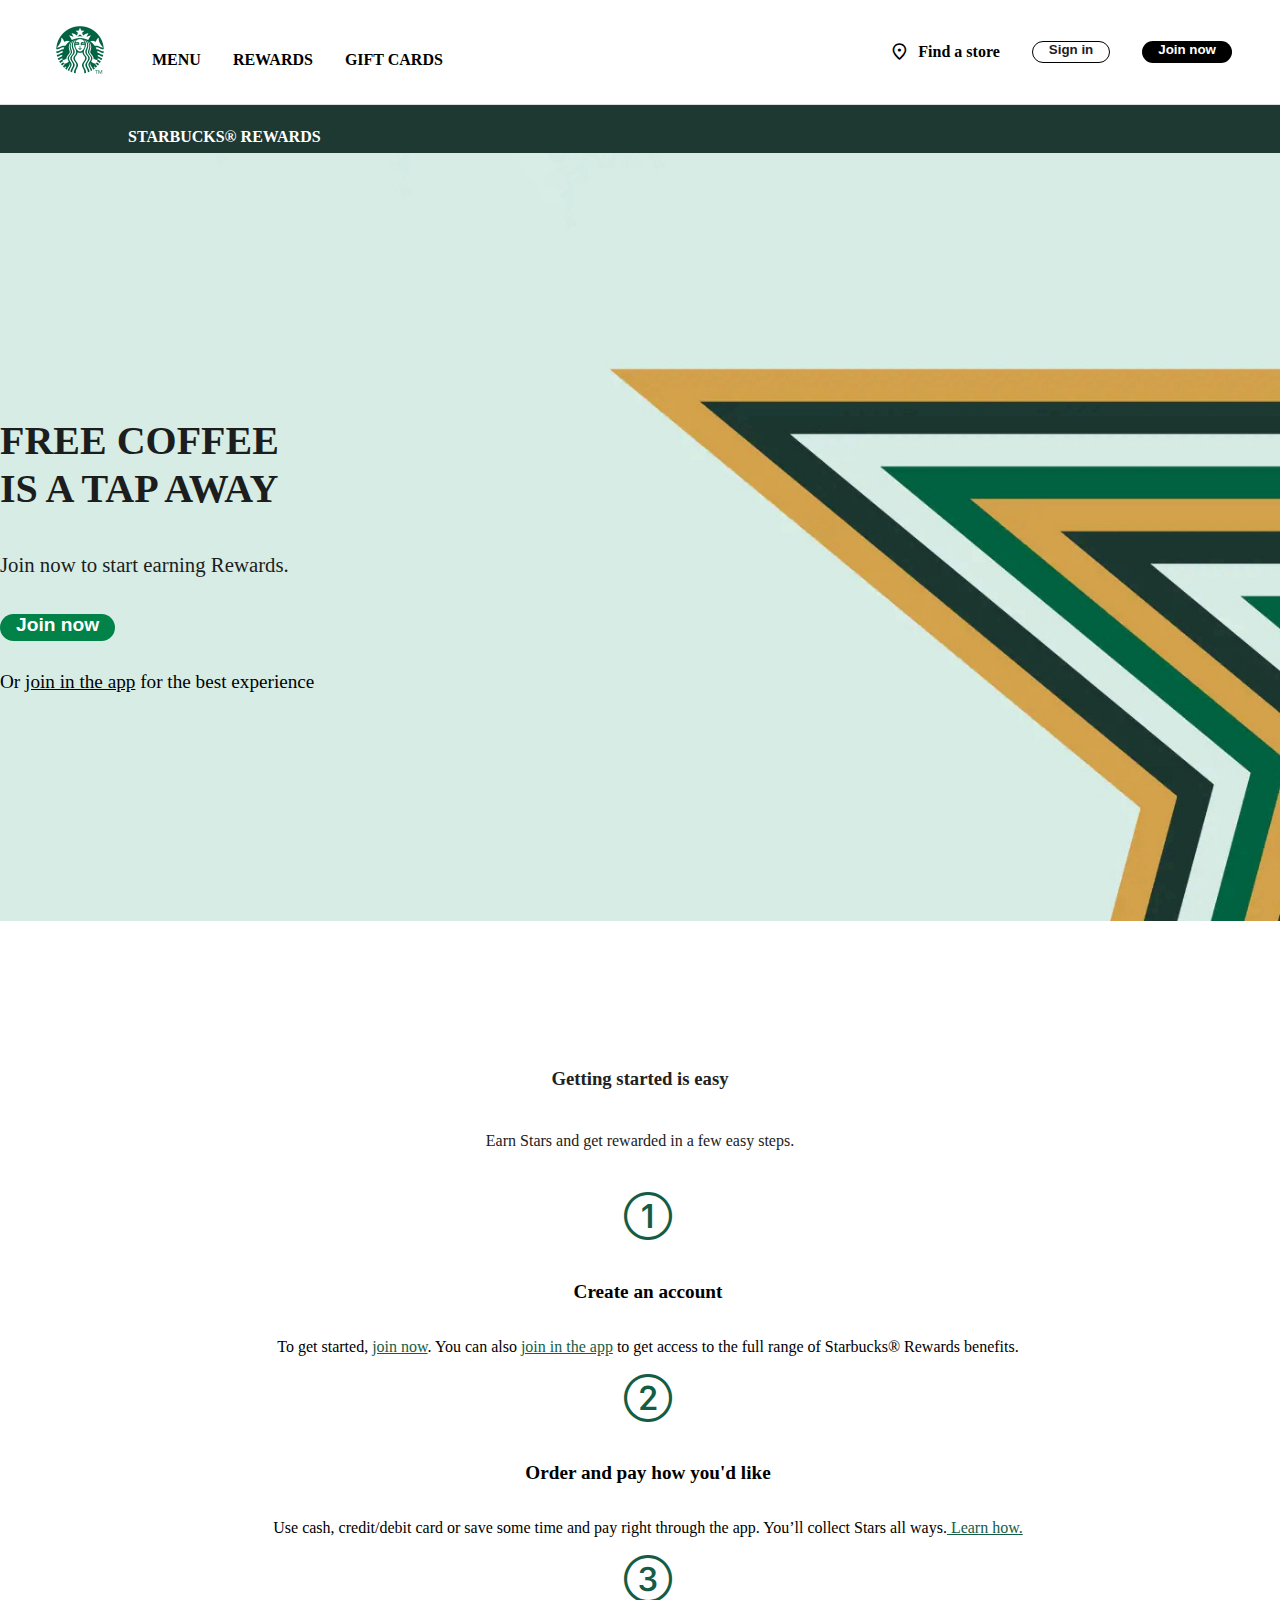
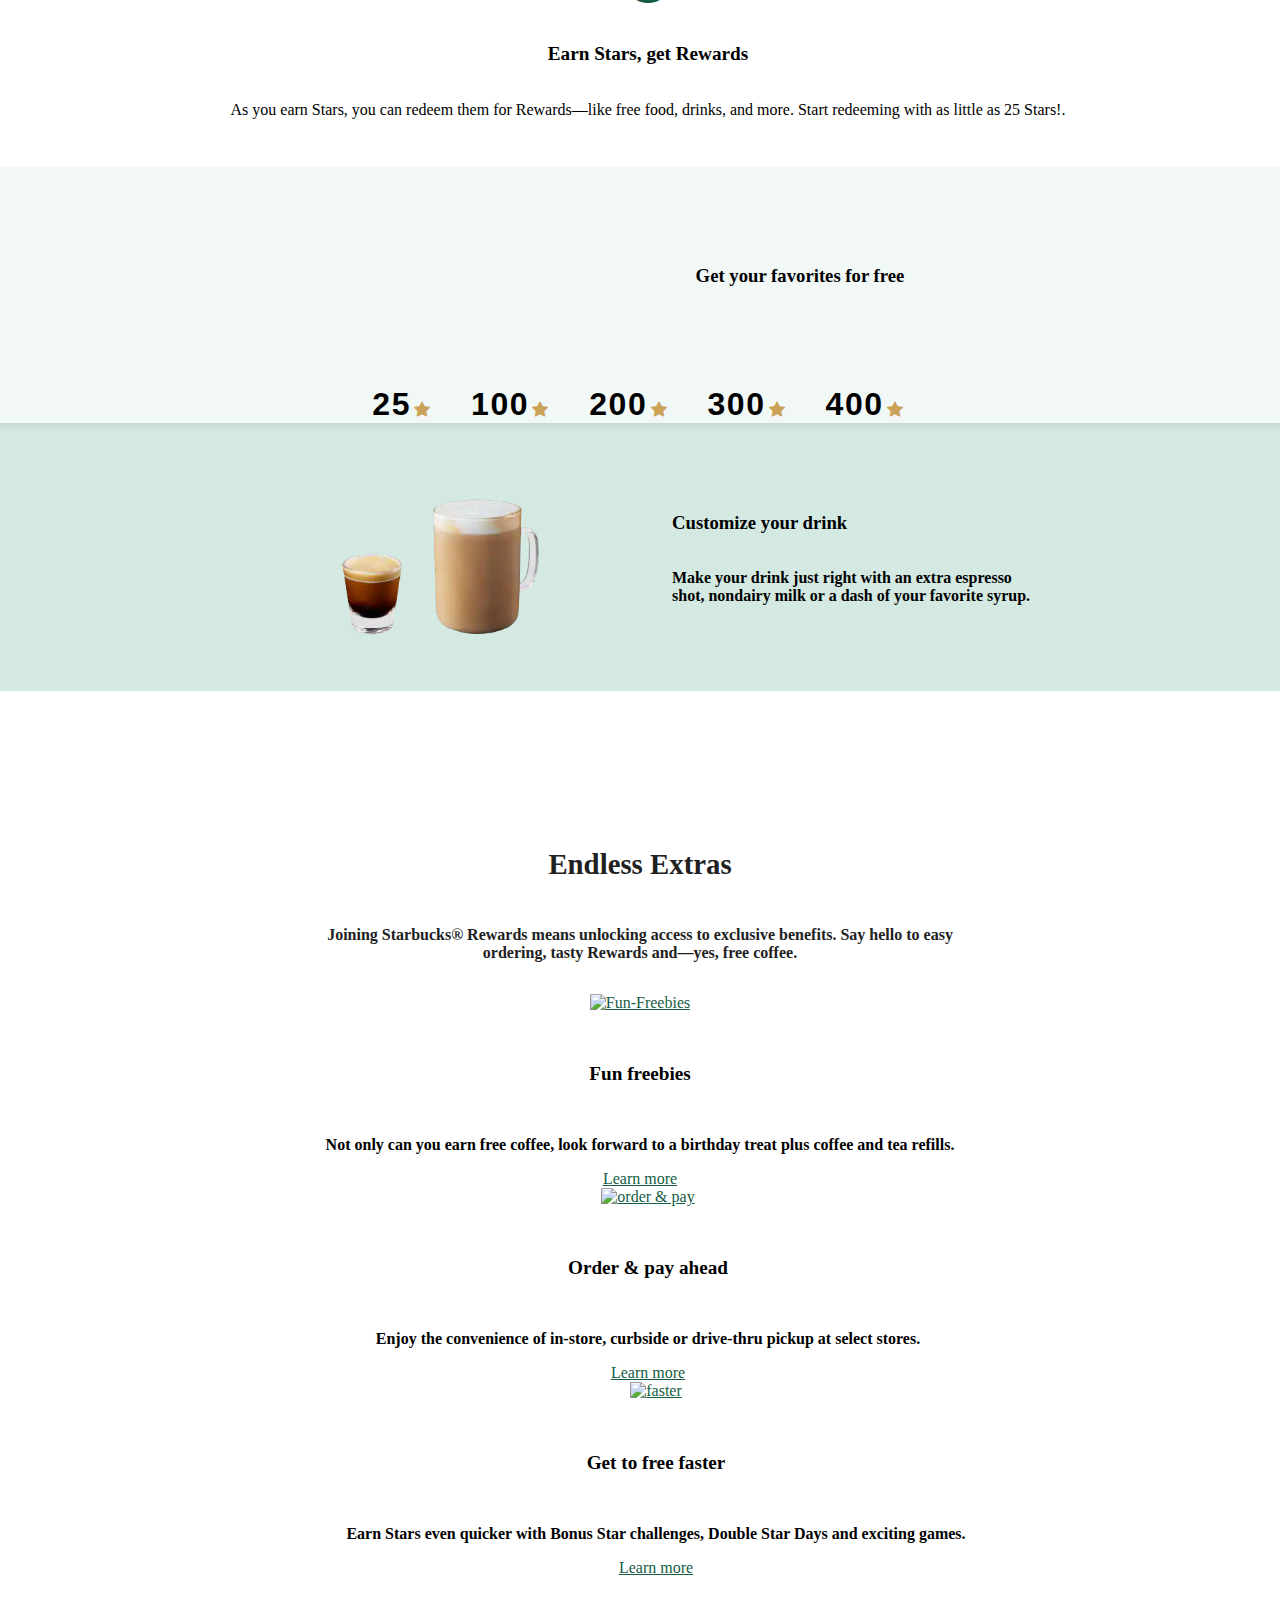
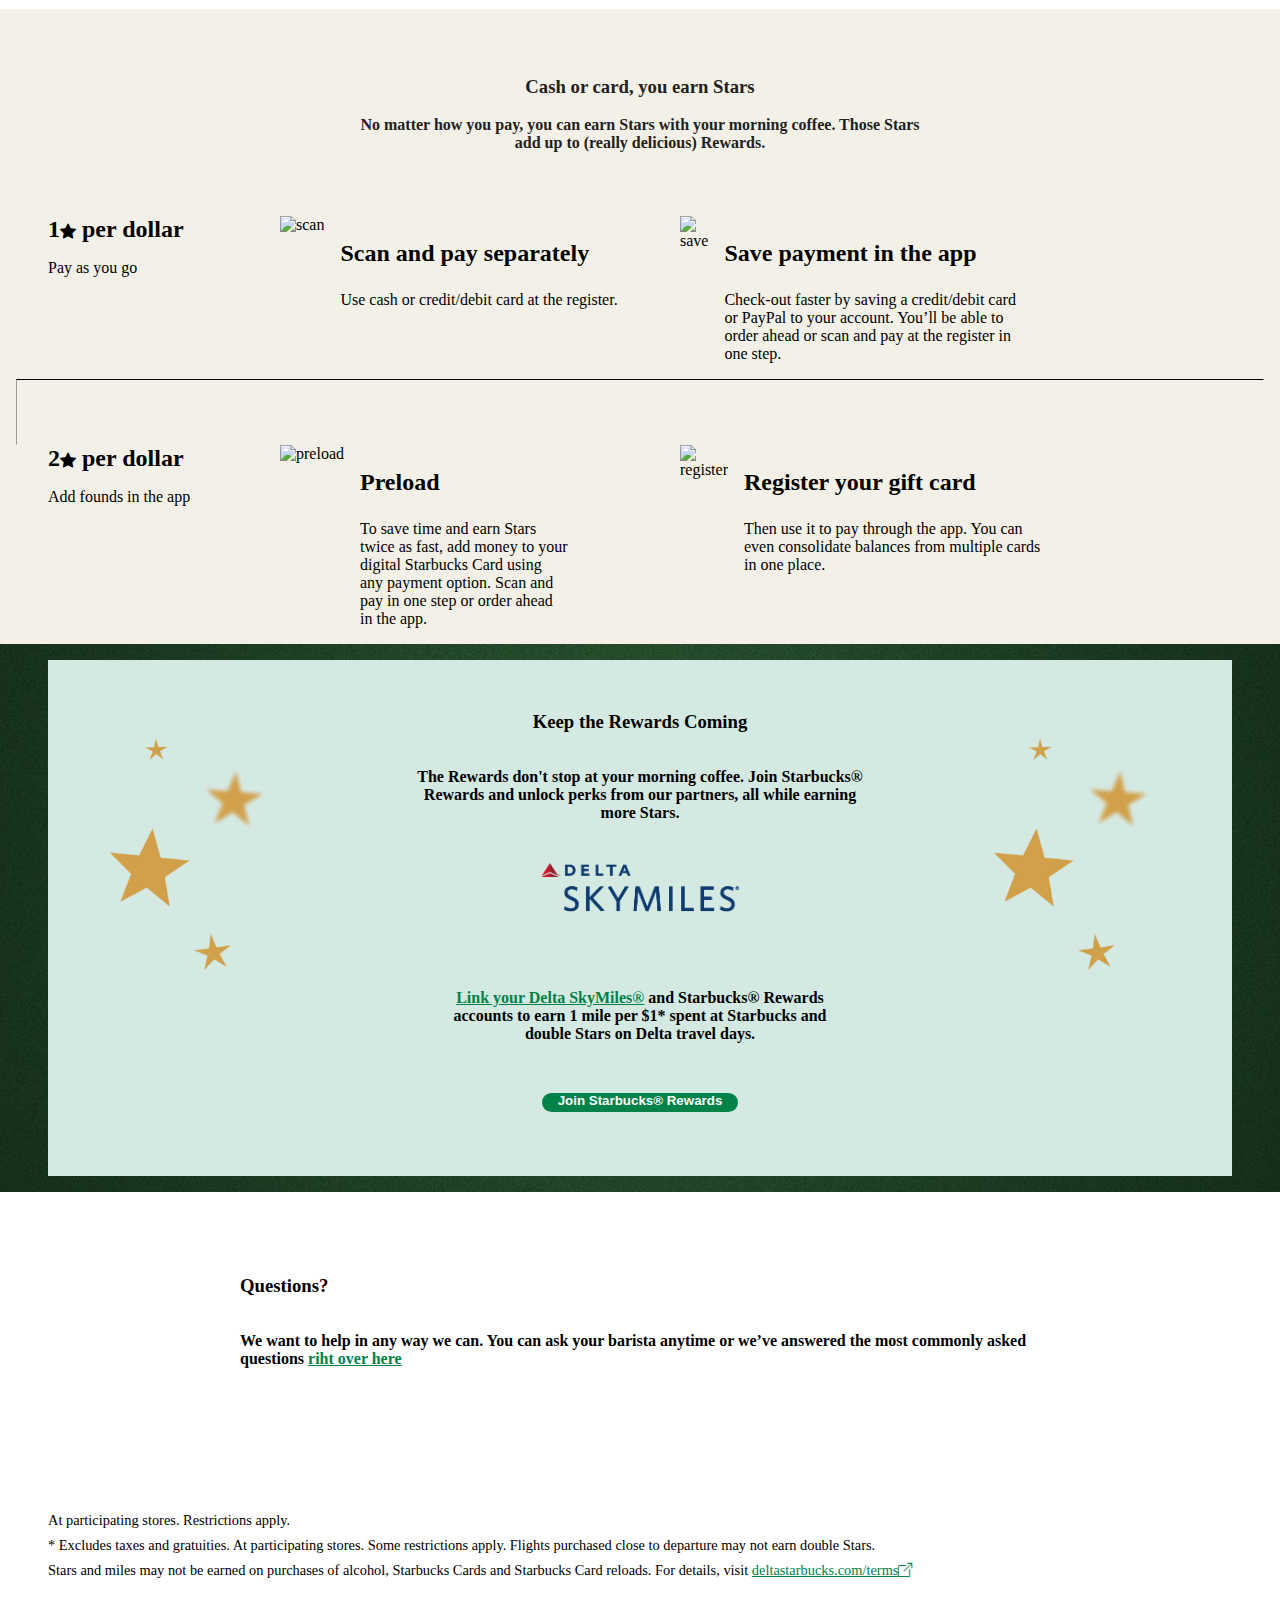
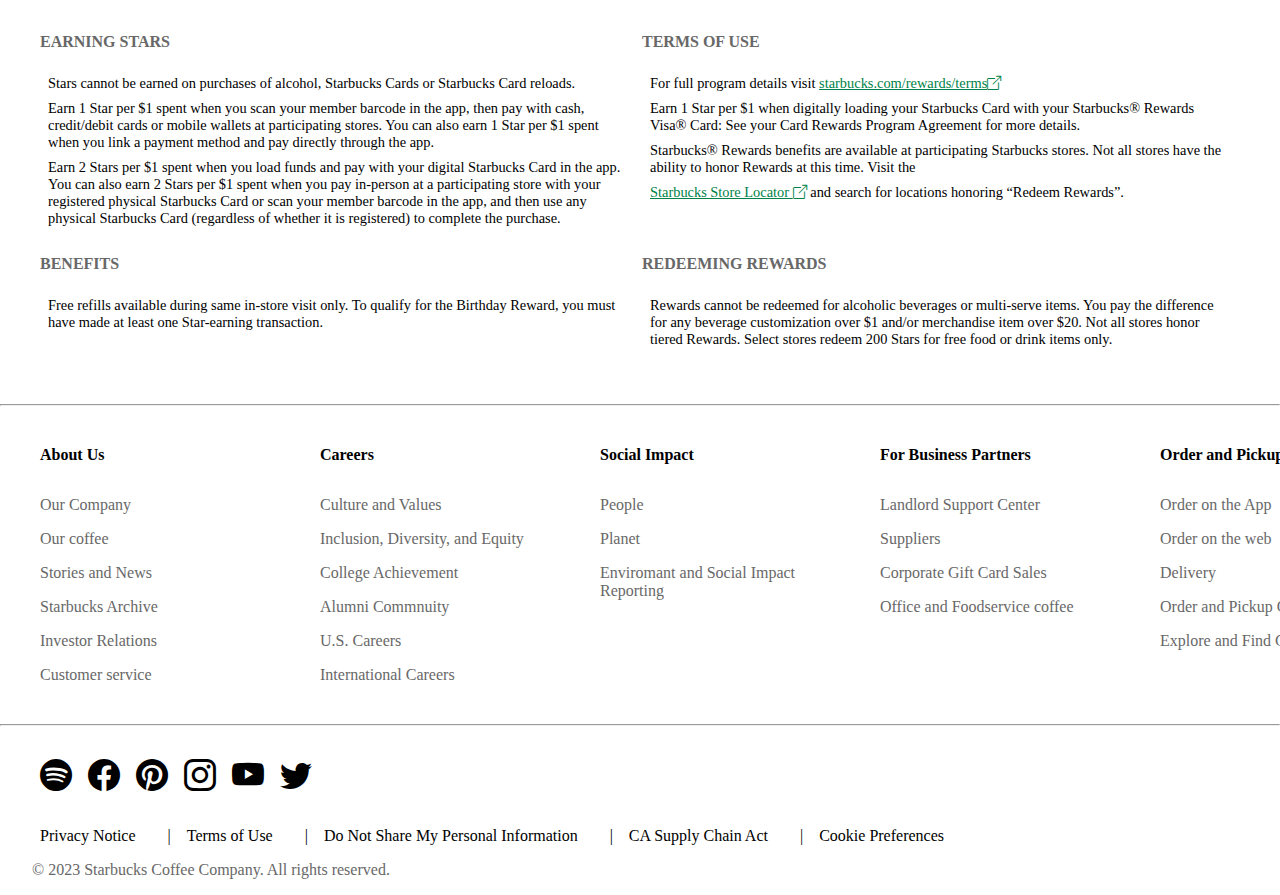
==== commit 8a9f70d3: "Termino la base del proyecto" ====
--- a/html/index.html
+++ b/html/index.html
@@ -223,6 +223,135 @@
         </div>
     </section>
 
+    <section class="info">
+        <div class="wrapper">
+            <div class="one square">
+                <p>At participating stores. Restrictions apply.</p>
+                <p>* Excludes taxes and gratuities. At participating stores. Some restrictions apply. Flights purchased
+                    close to departure may not earn double Stars.</p>
+                <p>Stars and miles may not be earned on purchases of alcohol, Starbucks Cards and Starbucks Card
+                    reloads. For details, visit <a href="#">deltastarbucks.com/terms<i
+                            class="bi bi-box-arrow-up-right"></i></a></p>
+            </div>
+            <div class="two square">
+                <h3>EARNING STARS</h3>
+                <p>Stars cannot be earned on purchases of alcohol, Starbucks Cards or Starbucks Card reloads.</p>
+                <p>Earn 1 Star per $1 spent when you scan your member barcode in the app, then pay with cash,
+                    credit/debit cards or mobile wallets at participating stores. You can also earn 1 Star per $1
+                    spent when you link a payment method and pay directly through the app.</p>
+                <p>Earn 2 Stars per $1 spent when you load funds and pay with your digital Starbucks Card in the
+                    app. You can also earn 2 Stars per $1 spent when you pay in-person at a participating store with
+                    your registered physical Starbucks Card or scan your member barcode in the app, and then use any
+                    physical Starbucks Card (regardless of whether it is registered) to complete the purchase.</p>
+            </div>
+            <div class="three square">
+                <h3>TERMS OF USE</h3>
+                <p>For full program details visit <a href="#">starbucks.com/rewards/terms<i
+                            class="bi bi-box-arrow-up-right"></i></a></p>
+                <p>Earn 1 Star per $1 when digitally loading your Starbucks Card with your Starbucks® Rewards Visa®
+                    Card: See your Card Rewards Program Agreement for more details.</p>
+                <p>Starbucks® Rewards benefits are available at participating Starbucks stores. Not all stores have the
+                    ability to honor Rewards at this time. Visit the </p>
+                <p> <a href="#">Starbucks Store Locator <i class="bi bi-box-arrow-up-right"></i></a> and search for
+                    locations honoring “Redeem Rewards”.</p>
+            </div>
+            <div class="four square">
+                <h3>BENEFITS</h3>
+                <p>Free refills available during same in-store visit only. To qualify for the Birthday Reward, you must
+                    have made at least one Star-earning transaction.
+                </p>
+            </div>
+            <div class="five square">
+                <h3>REDEEMING REWARDS </h3>
+                <p>Rewards cannot be redeemed for alcoholic beverages or multi-serve items. You pay the difference for
+                    any beverage customization over $1 and/or merchandise item over $20. Not all stores honor tiered
+                    Rewards. Select stores redeem 200 Stars for free food or drink items only. </p>
+            </div>
+        </div>
+    </section>
+    <hr class="separator">
+    <section class="enlaces">
+        <div class="pre-footer">
+            <div class="about column">
+                <ul>
+                    <h3>About Us</h3>
+                    <li><a href="#">Our Company</a></li>
+                    <li><a href="#">Our coffee</a></li>
+                    <li><a href="#">Stories and News</a></li>
+                    <li><a href="#">Starbucks Archive</a></li>
+                    <li><a href="#">Investor Relations</a></li>
+                    <li><a href="#">Customer service</a></li>
+                </ul>
+            </div>
+            <div class="careers column">
+                <ul>
+                    <h3>Careers</h3>
+                    <li><a href="3">Culture and Values</a> </li>
+                    <li><a href="3">Inclusion, Diversity, and Equity</a> </li>
+                    <li><a href="3">College Achievement</a> </li>
+                    <li><a href="3">Alumni Commnuity</a> </li>
+                    <li><a href="3">U.S. Careers</a> </li>
+                    <li><a href="3">International Careers</a> </li>
+                </ul>
+            </div>
+            <div class="social column">
+                <ul>
+                    <h3>Social Impact</h3>
+                    <li><a href="#">People</a> </li>
+                    <li><a href="#">Planet</a> </li>
+                    <li><a href="#">Enviromant and Social Impact Reporting</a> </li>
+                </ul>
+            </div>
+            <div class="businnes column">
+                <ul>
+                    <h3>For Business Partners</h3>
+                    <li><a href="#">Landlord Support Center</a>  </li>
+                    <li><a href="#">Suppliers</a> </li>
+                    <li><a href="#">Corporate Gift Card Sales</a> </li>
+                    <li><a href="#">Office and Foodservice coffee</a> </li>
+                </ul>
+            </div>
+            <div class="order column">
+                <ul>
+                    <h3>Order and Pickup</h3>
+                    <li><a href="#">Order on the App</a></li>
+                    <li><a href="#">Order on the web</a></li>
+                    <li><a href="#">Delivery</a> </li>
+                    <li><a href="#">Order and Pickup Options</a></li>
+                    <li><a href="#">Explore and Find Coffee for Home</a></li>
+                </ul>
+            </div>
+        </div>
+    </section>
+    <hr class="separator">
+    <section class="social-media">
+        <div class="logs">
+            <ul class="logs1">
+                <li><a href="#"> <i class="bi bi-spotify"></i></a></li>
+                <li><a href="#"> <i class="bi bi-facebook"></i></a></li>
+                <li><a href="#"> <i class="bi bi-pinterest"></i></a></li>
+                <li><a href="#"> <i class="bi bi-instagram"></i></a></li>
+                <li><a href="#"> <i class="bi bi-youtube"></i></a></li>
+                <li><a href="#"> <i class="bi bi-twitter"></i></a></li>
+            </ul>
+        </div>
+        <div class="footer">
+            <ul class="enlaces-foot">
+                <li><a href="#"> Privacy Notice</a></li>
+                <span style="padding: 0 1rem;">|</span>
+                <li><a href="#"> Terms of Use</a></li>
+                <span style="padding: 0 1rem;">|</span>
+                <li><a href="#"> Do Not Share My Personal Information</a></li>
+                <span style="padding: 0 1rem;">|</span>
+                <li><a href="#"> CA Supply Chain Act</a></li>
+                <span style="padding: 0 1rem;">|</span>
+                <li><a href="#"> Cookie Preferences</a></li>
+            </ul>
+        </div>
+        <div class="p-foot">
+            <p>© 2023 Starbucks Coffee Company. All rights reserved.</p>
+        </div>
+    </section>
 </body>
 <script src="https://cdn.jsdelivr.net/npm/bootstrap@5.3.0-alpha3/dist/js/bootstrap.bundle.min.js"
     integrity="sha384-ENjdO4Dr2bkBIFxQpeoTz1HIcje39Wm4jDKdf19U8gI4ddQ3GYNS7NTKfAdVQSZe"
--- a/css/styles.css
+++ b/css/styles.css
@@ -243,12 +243,12 @@
   color: #000;
 }
 
-.started .getting, .questions .getting, .keep-rewards .getting, .cash .getting, .cash .intro-cash, .extras .getting, .extras .endless {
+.started .getting, .social-media .getting, .enlaces .getting, .info .getting, .questions .getting, .keep-rewards .getting, .cash .getting, .cash .intro-cash, .extras .getting, .extras .endless {
   color: #212121;
   text-align: center;
   padding: 8rem 0 0 0;
 }
-.started .segments-cards, .questions .segments-cards, .keep-rewards .segments-cards, .cash .segments-cards, .extras .segments-cards, .extras .extras-cards {
+.started .segments-cards, .social-media .segments-cards, .enlaces .segments-cards, .info .segments-cards, .questions .segments-cards, .keep-rewards .segments-cards, .cash .segments-cards, .extras .segments-cards, .extras .extras-cards {
   padding: 0 1rem 2rem 2rem;
 }
 
@@ -376,4 +376,98 @@
   color: #008248;
 }
 
+.info .wrapper {
+  display: grid;
+  grid-template-columns: repeat(2, 1fr);
+  grid-template-rows: 0.5fr 1fr 0.5fr;
+  grid-column-gap: 4px;
+  grid-row-gap: 4px;
+  padding: 2.5rem;
+}
+.info .wrapper .square h3 {
+  font-size: 1rem;
+  color: #686868;
+  padding: 0 0 0.5rem 0;
+  font-weight: 700;
+}
+.info .wrapper .square p {
+  font-size: 0.9rem;
+  margin: 0.5rem;
+}
+.info .wrapper .square a {
+  color: #008248;
+}
+.info .one {
+  grid-area: 1/1/2/3;
+}
+.info .two {
+  grid-area: 2/1/3/2;
+}
+.info .three {
+  grid-area: 2/2/3/3;
+}
+.info .four {
+  grid-area: 3/1/4/2;
+}
+.info .five {
+  grid-area: 3/2/4/3;
+}
+
+.enlaces .pre-footer {
+  display: flex;
+}
+.enlaces .pre-footer .column {
+  padding: 0.5rem 0;
+}
+.enlaces .pre-footer .column ul {
+  list-style: none;
+  width: 15rem;
+}
+.enlaces .pre-footer .column ul h3 {
+  font-size: 1rem;
+  padding: 0.5rem 0;
+}
+.enlaces .pre-footer .column ul li {
+  padding: 0.5rem 0;
+}
+.enlaces .pre-footer .column ul li a {
+  text-decoration: none;
+  color: #686868;
+}
+.enlaces .pre-footer .column ul li a:hover {
+  color: #000;
+}
+
+.social-media .logs .logs1 {
+  display: flex;
+  font-size: 2rem;
+  list-style: none;
+}
+.social-media .logs li {
+  padding: 0 1rem 0 0;
+}
+.social-media .logs li a {
+  color: #000;
+}
+.social-media .footer .enlaces-foot {
+  display: flex;
+  font-size: 1rem;
+  list-style: none;
+}
+.social-media .footer li {
+  padding: 0 1rem 0 0;
+}
+.social-media .footer li a {
+  color: #000;
+  text-decoration: none;
+}
+.social-media .footer li a:hover {
+  text-decoration: underline;
+}
+.social-media .p-foot {
+  font-size: 1rem;
+  padding: 0 2rem;
+  color: #686868;
+}
+
 /*# sourceMappingURL=styles.css.map */
